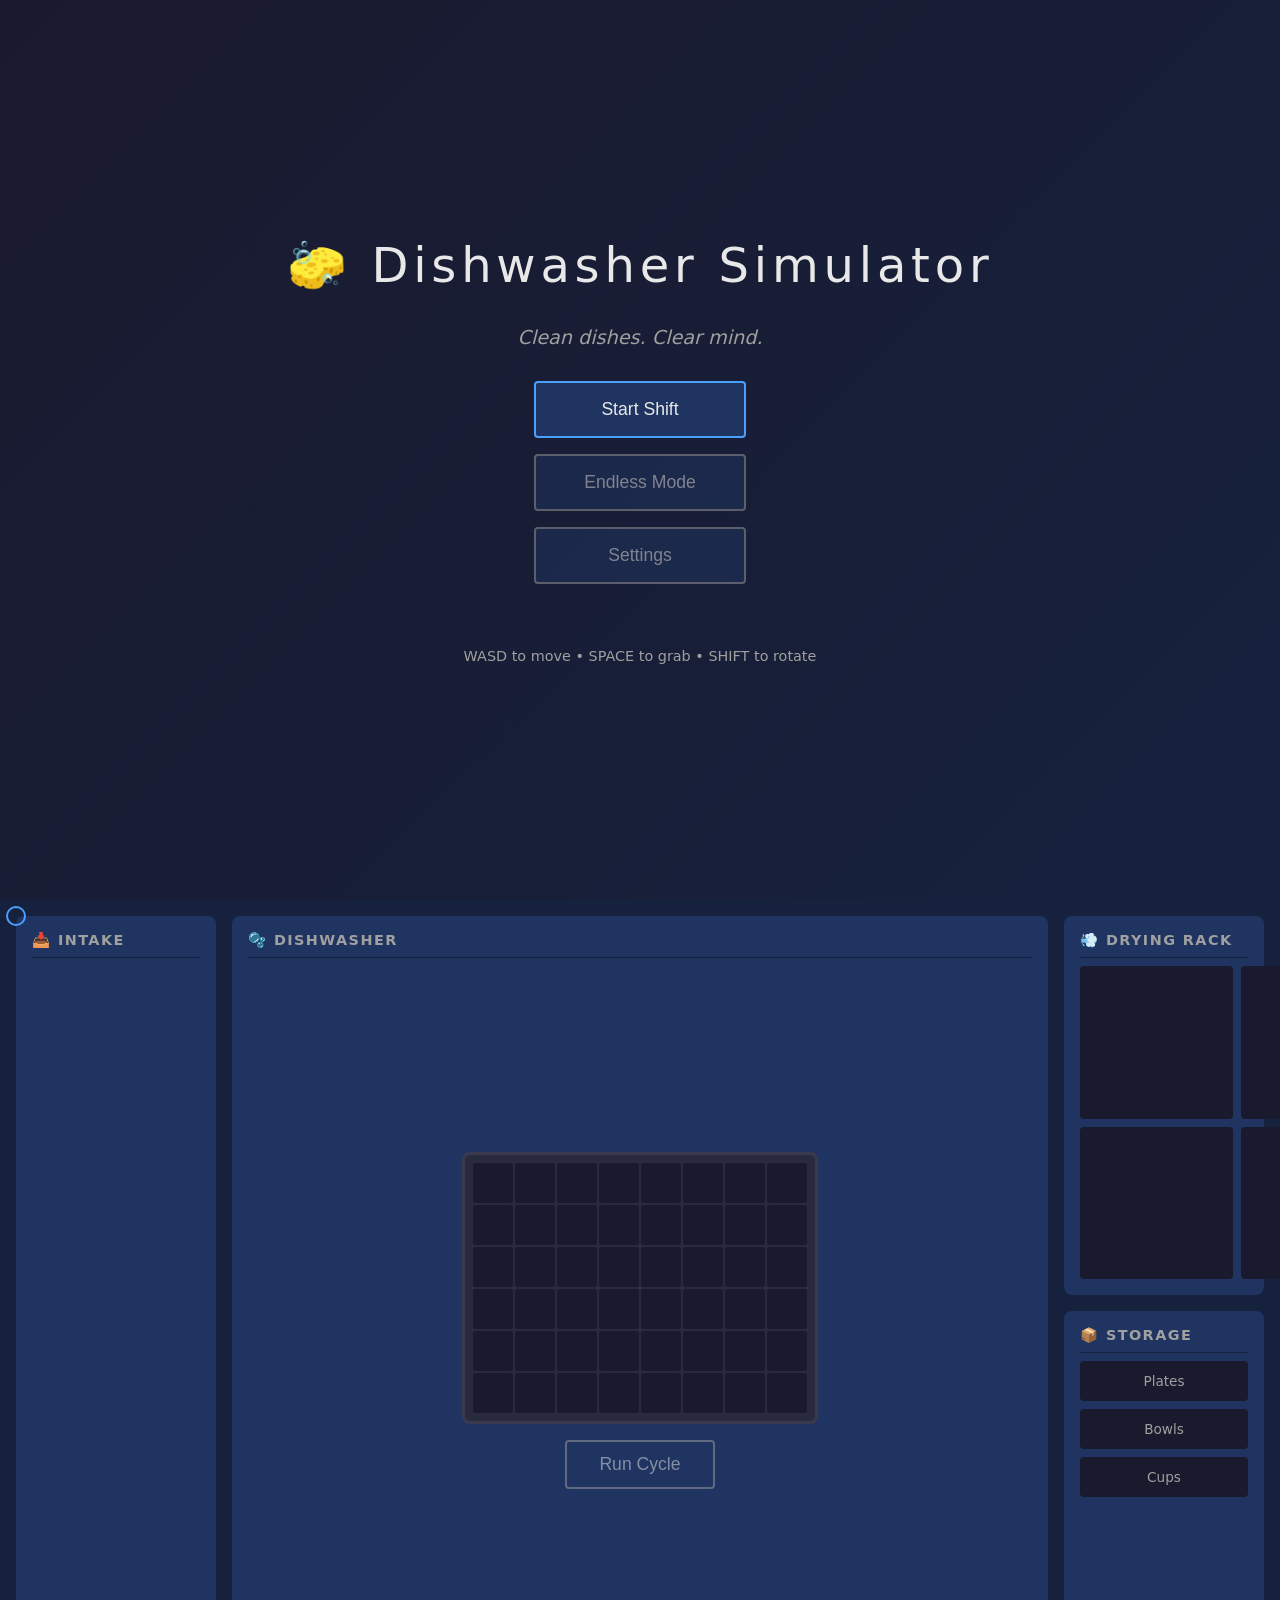
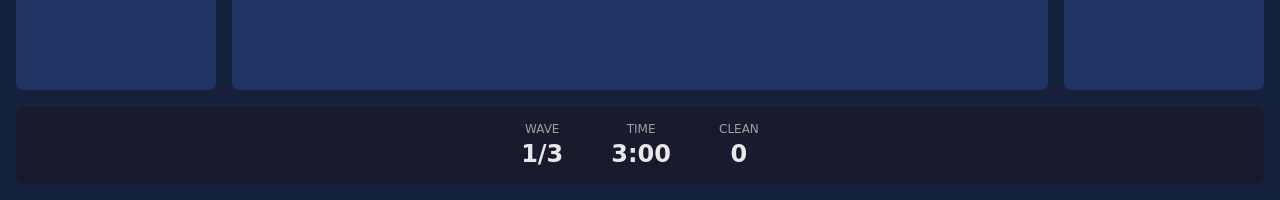
==== index.html @ ca48674c "feat: initial dishwasher simulator prototype - GDD with full design doc - Core game loop: intake → d" ====
<!DOCTYPE html>
<html lang="en">
<head>
    <meta charset="UTF-8">
    <meta name="viewport" content="width=device-width, initial-scale=1.0">
    <title>Dishwasher Simulator</title>
    <link rel="stylesheet" href="css/style.css">
</head>
<body>
    <div id="game-container">
        <!-- Title Screen -->
        <div id="title-screen" class="screen active">
            <h1>🧽 Dishwasher Simulator</h1>
            <p class="tagline">Clean dishes. Clear mind.</p>
            <div class="menu">
                <button id="btn-start">Start Shift</button>
                <button id="btn-endless" disabled>Endless Mode</button>
                <button id="btn-settings" disabled>Settings</button>
            </div>
            <p class="hint">WASD to move • SPACE to grab • SHIFT to rotate</p>
        </div>

        <!-- Game Screen -->
        <div id="game-screen" class="screen">
            <!-- Station: Intake -->
            <div id="station-intake" class="station">
                <h3>📥 Intake</h3>
                <div class="intake-queue"></div>
            </div>

            <!-- Station: Dishwasher (Tetris Grid) -->
            <div id="station-dishwasher" class="station">
                <h3>🫧 Dishwasher</h3>
                <div class="dishwasher-container">
                    <div class="dishwasher-grid"></div>
                    <div class="dishwasher-controls">
                        <button id="btn-run-cycle" disabled>Run Cycle</button>
                        <div class="cycle-timer hidden">
                            <div class="timer-bar"></div>
                        </div>
                    </div>
                </div>
            </div>

            <!-- Station: Drying Rack -->
            <div id="station-drying" class="station">
                <h3>💨 Drying Rack</h3>
                <div class="drying-slots"></div>
            </div>

            <!-- Station: Storage -->
            <div id="station-storage" class="station">
                <h3>📦 Storage</h3>
                <div class="storage-shelves">
                    <div class="shelf" data-type="plate">Plates</div>
                    <div class="shelf" data-type="bowl">Bowls</div>
                    <div class="shelf" data-type="cup">Cups</div>
                </div>
            </div>

            <!-- HUD -->
            <div id="hud">
                <div class="hud-item">
                    <span class="label">Wave</span>
                    <span id="hud-wave">1/3</span>
                </div>
                <div class="hud-item">
                    <span class="label">Time</span>
                    <span id="hud-time">3:00</span>
                </div>
                <div class="hud-item">
                    <span class="label">Clean</span>
                    <span id="hud-clean">0</span>
                </div>
            </div>

            <!-- Held Item Display -->
            <div id="held-item" class="hidden">
                <div class="held-dish"></div>
            </div>

            <!-- Cursor -->
            <div id="cursor"></div>
        </div>

        <!-- Results Screen -->
        <div id="results-screen" class="screen">
            <h2>Shift Complete!</h2>
            <div class="results">
                <div class="stat">
                    <span class="label">Dishes Cleaned</span>
                    <span id="result-cleaned">0</span>
                </div>
                <div class="stat">
                    <span class="label">Efficiency</span>
                    <span id="result-efficiency">0%</span>
                </div>
                <div class="stat">
                    <span class="label">Rating</span>
                    <span id="result-rating">⭐⭐⭐</span>
                </div>
            </div>
            <button id="btn-retry">Try Again</button>
            <button id="btn-menu">Main Menu</button>
        </div>
    </div>

    <script type="module" src="js/main.js"></script>
</body>
</html>
---- css/style.css ----
/* Dishwasher Simulator - Core Styles */

:root {
    --bg-dark: #1a1a2e;
    --bg-medium: #16213e;
    --bg-light: #1f3460;
    --accent-blue: #4a9fff;
    --accent-teal: #0f9b8e;
    --accent-warm: #f39c12;
    --text-primary: #e8e8e8;
    --text-secondary: #a0a0a0;
    --success: #27ae60;
    --warning: #f39c12;
    --danger: #e74c3c;
    
    /* Dish colors */
    --dish-plate: #f5f5f5;
    --dish-bowl: #e8e8e8;
    --dish-cup: #d4edda;
    --dish-pan: #4a4a4a;
    
    /* Grid */
    --grid-cell: 40px;
    --grid-gap: 2px;
}

* {
    margin: 0;
    padding: 0;
    box-sizing: border-box;
}

body {
    font-family: 'Segoe UI', system-ui, sans-serif;
    background: var(--bg-dark);
    color: var(--text-primary);
    min-height: 100vh;
    overflow: hidden;
}

/* Screens */
.screen {
    display: none;
    width: 100vw;
    height: 100vh;
}

.screen.active {
    display: flex;
}

/* Title Screen */
#title-screen {
    flex-direction: column;
    align-items: center;
    justify-content: center;
    gap: 2rem;
    background: linear-gradient(135deg, var(--bg-dark) 0%, var(--bg-medium) 100%);
}

#title-screen h1 {
    font-size: 3rem;
    font-weight: 300;
    letter-spacing: 0.1em;
}

.tagline {
    color: var(--text-secondary);
    font-style: italic;
    font-size: 1.2rem;
}

.menu {
    display: flex;
    flex-direction: column;
    gap: 1rem;
}

button {
    background: var(--bg-light);
    border: 2px solid var(--accent-blue);
    color: var(--text-primary);
    padding: 1rem 3rem;
    font-size: 1.1rem;
    cursor: pointer;
    transition: all 0.2s ease;
    border-radius: 4px;
}

button:hover:not(:disabled) {
    background: var(--accent-blue);
    transform: scale(1.02);
}

button:disabled {
    opacity: 0.5;
    cursor: not-allowed;
    border-color: var(--text-secondary);
}

.hint {
    color: var(--text-secondary);
    font-size: 0.9rem;
    margin-top: 2rem;
}

/* Game Screen */
#game-screen {
    display: grid;
    grid-template-columns: 200px 1fr 200px;
    grid-template-rows: 1fr 1fr auto;
    gap: 1rem;
    padding: 1rem;
    background: var(--bg-medium);
}

/* Stations */
.station {
    background: var(--bg-light);
    border-radius: 8px;
    padding: 1rem;
    display: flex;
    flex-direction: column;
    gap: 0.5rem;
}

.station h3 {
    font-size: 0.9rem;
    color: var(--text-secondary);
    text-transform: uppercase;
    letter-spacing: 0.1em;
    border-bottom: 1px solid var(--bg-medium);
    padding-bottom: 0.5rem;
}

/* Intake Station */
#station-intake {
    grid-column: 1;
    grid-row: 1 / 3;
}

.intake-queue {
    display: flex;
    flex-direction: column;
    gap: 0.5rem;
    flex: 1;
    overflow-y: auto;
}

/* Dishwasher Station */
#station-dishwasher {
    grid-column: 2;
    grid-row: 1 / 3;
    display: flex;
    flex-direction: column;
}

.dishwasher-container {
    flex: 1;
    display: flex;
    flex-direction: column;
    align-items: center;
    justify-content: center;
    gap: 1rem;
}

.dishwasher-grid {
    display: grid;
    grid-template-columns: repeat(8, var(--grid-cell));
    grid-template-rows: repeat(6, var(--grid-cell));
    gap: var(--grid-gap);
    background: #2a2a3e;
    padding: 0.5rem;
    border-radius: 8px;
    border: 3px solid #3a3a4e;
}

.grid-cell {
    background: var(--bg-dark);
    border-radius: 2px;
    transition: background 0.15s ease;
}

.grid-cell:hover {
    background: var(--bg-light);
}

.grid-cell.occupied {
    background: var(--accent-teal);
}

.grid-cell.preview {
    background: rgba(74, 159, 255, 0.3);
    border: 2px dashed var(--accent-blue);
}

.grid-cell.invalid {
    background: rgba(231, 76, 60, 0.3);
}

.dishwasher-controls {
    display: flex;
    flex-direction: column;
    align-items: center;
    gap: 0.5rem;
}

#btn-run-cycle {
    padding: 0.75rem 2rem;
}

.cycle-timer {
    width: 200px;
    height: 8px;
    background: var(--bg-dark);
    border-radius: 4px;
    overflow: hidden;
}

.cycle-timer.hidden {
    display: none;
}

.timer-bar {
    height: 100%;
    background: var(--accent-teal);
    width: 0%;
    transition: width 0.1s linear;
}

/* Drying Station */
#station-drying {
    grid-column: 3;
    grid-row: 1;
}

.drying-slots {
    display: grid;
    grid-template-columns: repeat(2, 1fr);
    gap: 0.5rem;
    flex: 1;
}

.drying-slot {
    background: var(--bg-dark);
    border-radius: 4px;
    aspect-ratio: 1;
    display: flex;
    align-items: center;
    justify-content: center;
}

/* Storage Station */
#station-storage {
    grid-column: 3;
    grid-row: 2;
}

.storage-shelves {
    display: flex;
    flex-direction: column;
    gap: 0.5rem;
    flex: 1;
}

.shelf {
    background: var(--bg-dark);
    padding: 0.75rem;
    border-radius: 4px;
    text-align: center;
    font-size: 0.85rem;
    color: var(--text-secondary);
    transition: all 0.2s ease;
}

.shelf:hover {
    background: var(--bg-medium);
    color: var(--text-primary);
}

.shelf .count {
    font-weight: bold;
    color: var(--accent-blue);
}

/* HUD */
#hud {
    grid-column: 1 / 4;
    grid-row: 3;
    display: flex;
    justify-content: center;
    gap: 3rem;
    padding: 1rem;
    background: var(--bg-dark);
    border-radius: 8px;
}

.hud-item {
    display: flex;
    flex-direction: column;
    align-items: center;
    gap: 0.25rem;
}

.hud-item .label {
    font-size: 0.75rem;
    color: var(--text-secondary);
    text-transform: uppercase;
}

.hud-item span:last-child {
    font-size: 1.5rem;
    font-weight: bold;
}

/* Held Item */
#held-item {
    position: fixed;
    pointer-events: none;
    z-index: 100;
}

#held-item.hidden {
    display: none;
}

/* Cursor */
#cursor {
    position: fixed;
    width: 20px;
    height: 20px;
    border: 2px solid var(--accent-blue);
    border-radius: 50%;
    pointer-events: none;
    z-index: 99;
    transform: translate(-50%, -50%);
    transition: transform 0.1s ease;
}

/* Dish Items */
.dish {
    border-radius: 4px;
    display: flex;
    align-items: center;
    justify-content: center;
    font-size: 1.5rem;
    cursor: grab;
    transition: transform 0.15s ease;
}

.dish:hover {
    transform: scale(1.05);
}

.dish.plate {
    background: var(--dish-plate);
    color: #333;
}

.dish.bowl {
    background: var(--dish-bowl);
    color: #333;
}

.dish.cup {
    background: var(--dish-cup);
    color: #333;
}

.dish.pan {
    background: var(--dish-pan);
    color: #fff;
}

/* In intake queue */
.intake-queue .dish {
    padding: 0.75rem;
    width: 100%;
}

/* Results Screen */
#results-screen {
    flex-direction: column;
    align-items: center;
    justify-content: center;
    gap: 2rem;
    background: var(--bg-dark);
}

.results {
    display: flex;
    gap: 3rem;
}

.stat {
    display: flex;
    flex-direction: column;
    align-items: center;
    gap: 0.5rem;
}

.stat .label {
    color: var(--text-secondary);
    font-size: 0.9rem;
}

.stat span:last-child {
    font-size: 2rem;
    font-weight: bold;
}

#result-rating {
    font-size: 2.5rem !important;
}

/* Animations */
@keyframes pulse {
    0%, 100% { opacity: 1; }
    50% { opacity: 0.7; }
}

@keyframes shake {
    0%, 100% { transform: translateX(0); }
    25% { transform: translateX(-5px); }
    75% { transform: translateX(5px); }
}

.warning {
    animation: pulse 0.5s ease infinite;
}

.danger {
    animation: shake 0.3s ease infinite;
    border-color: var(--danger) !important;
}

/* Clean reveal animation */
@keyframes sparkle {
    0% { opacity: 0; transform: scale(0.8); }
    50% { opacity: 1; transform: scale(1.1); }
    100% { opacity: 0; transform: scale(1); }
}

.clean-sparkle {
    position: absolute;
    font-size: 1.5rem;
    animation: sparkle 0.6s ease forwards;
}
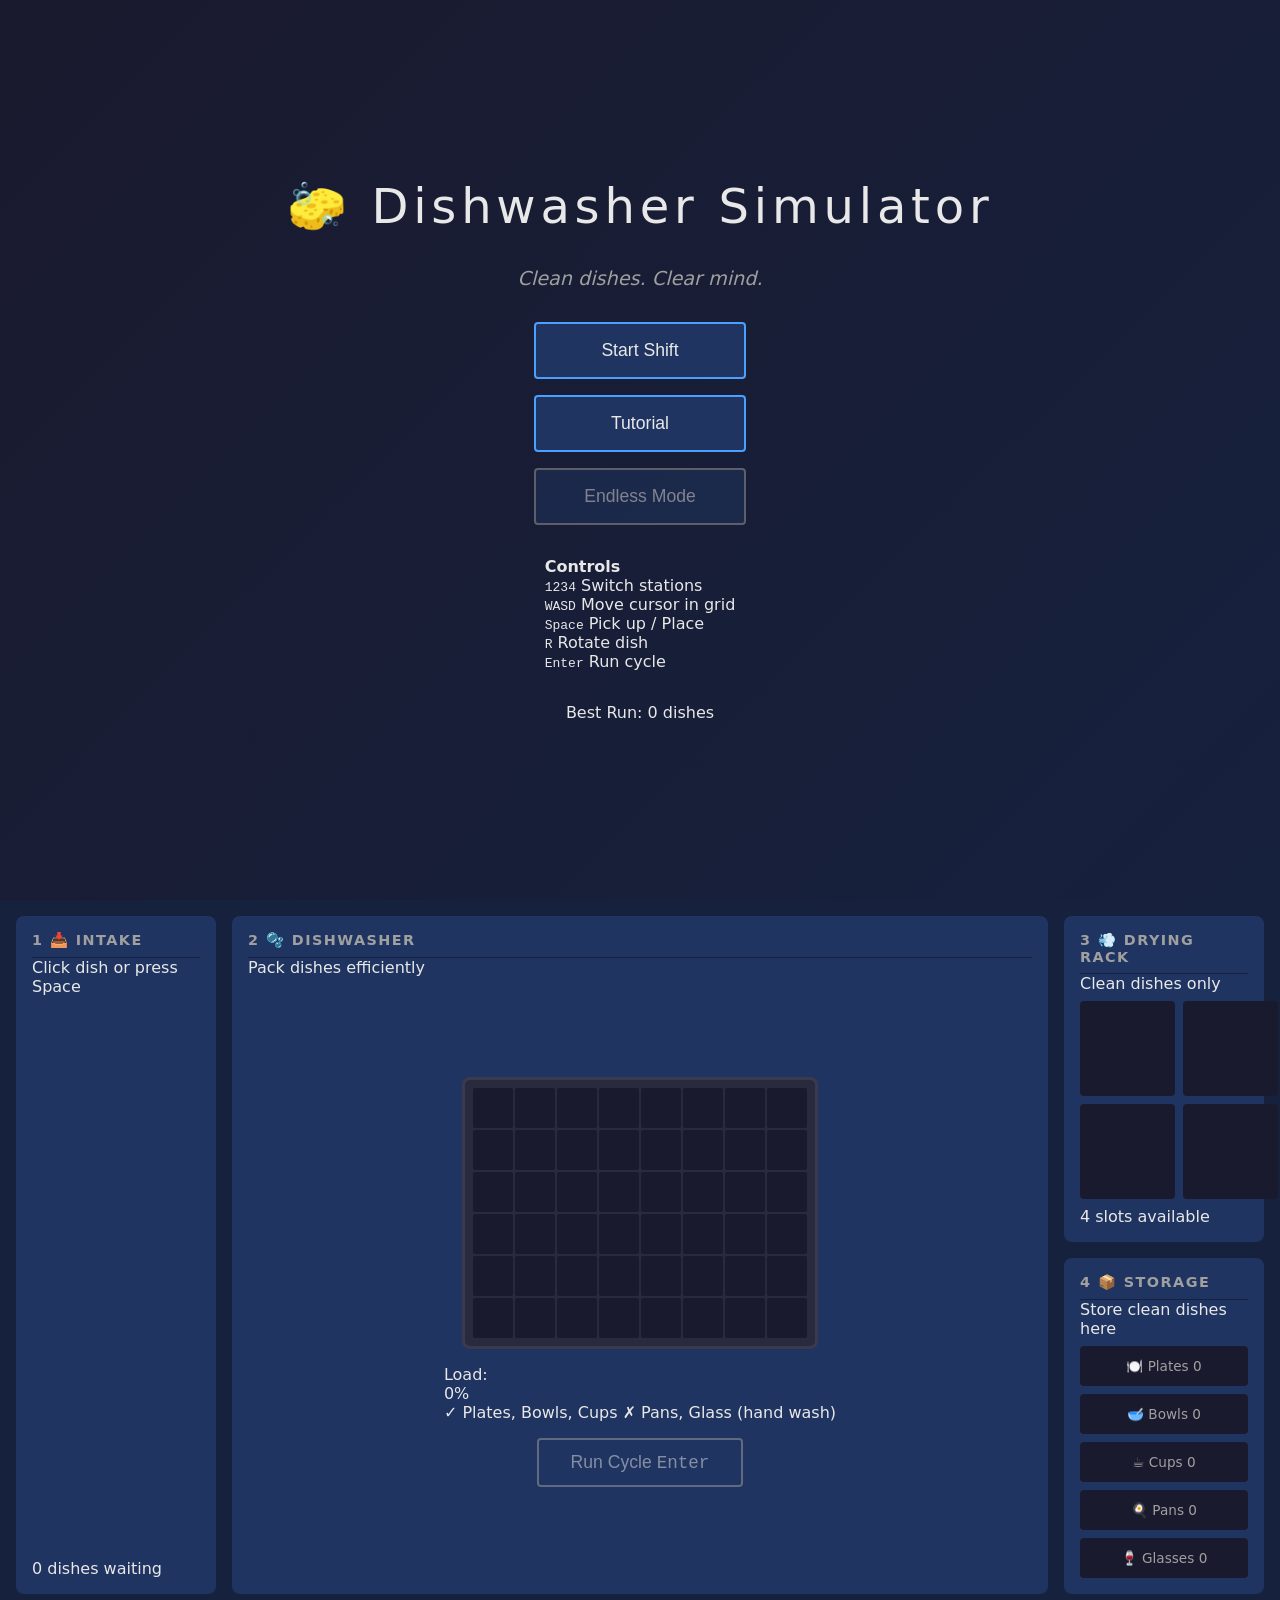
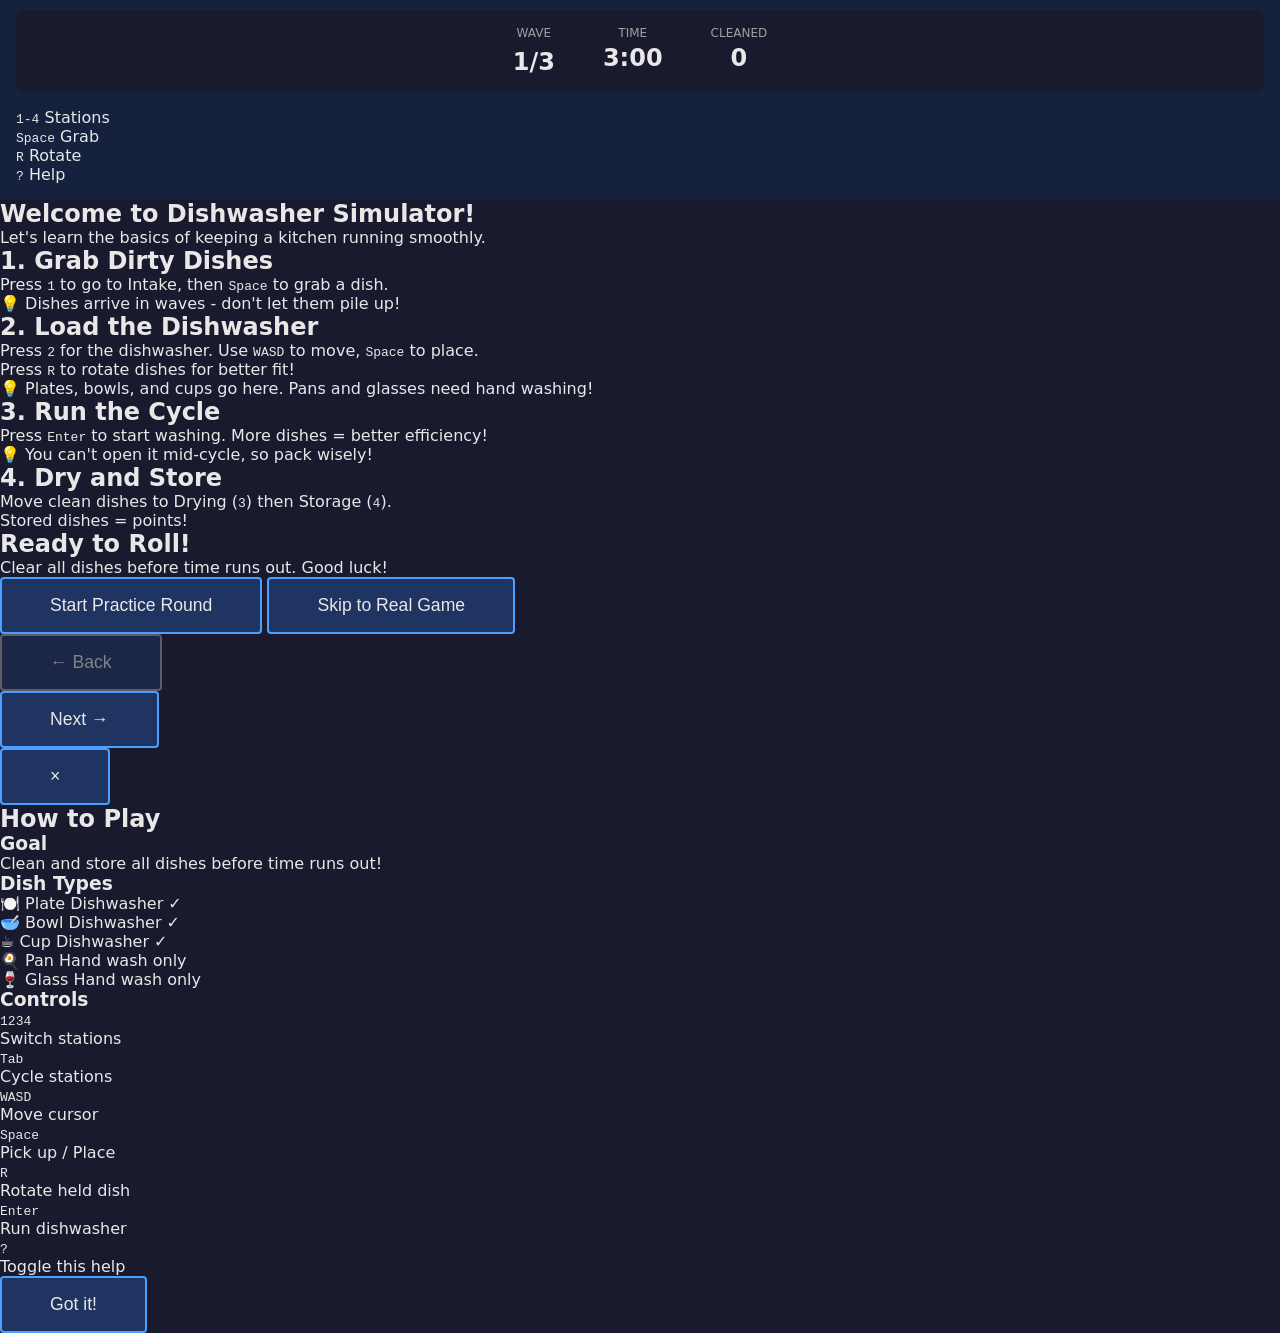
==== commit 89b9a153: "feat: add debug menu & designer tools - Toggle debug menu with ` or Ctrl+D - Toggle designer dashboa" ====
--- a/index.html
+++ b/index.html
@@ -14,47 +14,112 @@
             <p class="tagline">Clean dishes. Clear mind.</p>
             <div class="menu">
                 <button id="btn-start">Start Shift</button>
+                <button id="btn-tutorial">Tutorial</button>
                 <button id="btn-endless" disabled>Endless Mode</button>
-                <button id="btn-settings" disabled>Settings</button>
-            </div>
-            <p class="hint">WASD to move • SPACE to grab • SHIFT to rotate</p>
+            </div>
+            <div class="controls-hint">
+                <h4>Controls</h4>
+                <div class="hint-row"><kbd>1</kbd><kbd>2</kbd><kbd>3</kbd><kbd>4</kbd> Switch stations</div>
+                <div class="hint-row"><kbd>WASD</kbd> Move cursor in grid</div>
+                <div class="hint-row"><kbd>Space</kbd> Pick up / Place</div>
+                <div class="hint-row"><kbd>R</kbd> Rotate dish</div>
+                <div class="hint-row"><kbd>Enter</kbd> Run cycle</div>
+            </div>
+            <div class="best-run hidden" id="best-run-display">
+                <span class="label">Best Run:</span>
+                <span id="best-run-score">0</span> dishes
+            </div>
         </div>
 
         <!-- Game Screen -->
         <div id="game-screen" class="screen">
             <!-- Station: Intake -->
-            <div id="station-intake" class="station">
-                <h3>📥 Intake</h3>
+            <div id="station-intake" class="station" data-station="intake" data-hotkey="1">
+                <div class="station-header">
+                    <h3><span class="hotkey">1</span> 📥 Intake</h3>
+                    <span class="station-hint">Click dish or press Space</span>
+                </div>
                 <div class="intake-queue"></div>
+                <div class="station-info">
+                    <span class="queue-count">0 dishes waiting</span>
+                </div>
             </div>
 
             <!-- Station: Dishwasher (Tetris Grid) -->
-            <div id="station-dishwasher" class="station">
-                <h3>🫧 Dishwasher</h3>
+            <div id="station-dishwasher" class="station" data-station="dishwasher" data-hotkey="2">
+                <div class="station-header">
+                    <h3><span class="hotkey">2</span> 🫧 Dishwasher</h3>
+                    <span class="station-hint">Pack dishes efficiently</span>
+                </div>
                 <div class="dishwasher-container">
                     <div class="dishwasher-grid"></div>
+                    <div class="dishwasher-info">
+                        <div class="grid-usage">
+                            <span class="label">Load:</span>
+                            <div class="usage-bar">
+                                <div class="usage-fill" id="grid-usage-fill"></div>
+                            </div>
+                            <span id="grid-usage-text">0%</span>
+                        </div>
+                        <div class="dish-compatibility">
+                            <span class="can-wash">✓ Plates, Bowls, Cups</span>
+                            <span class="cannot-wash">✗ Pans, Glass (hand wash)</span>
+                        </div>
+                    </div>
                     <div class="dishwasher-controls">
-                        <button id="btn-run-cycle" disabled>Run Cycle</button>
+                        <button id="btn-run-cycle" disabled>Run Cycle <kbd>Enter</kbd></button>
                         <div class="cycle-timer hidden">
                             <div class="timer-bar"></div>
+                            <span class="timer-text">Washing...</span>
                         </div>
                     </div>
                 </div>
             </div>
 
             <!-- Station: Drying Rack -->
-            <div id="station-drying" class="station">
-                <h3>💨 Drying Rack</h3>
+            <div id="station-drying" class="station" data-station="drying" data-hotkey="3">
+                <div class="station-header">
+                    <h3><span class="hotkey">3</span> 💨 Drying Rack</h3>
+                    <span class="station-hint">Clean dishes only</span>
+                </div>
                 <div class="drying-slots"></div>
+                <div class="station-info">
+                    <span class="slots-available">4 slots available</span>
+                </div>
             </div>
 
             <!-- Station: Storage -->
-            <div id="station-storage" class="station">
-                <h3>📦 Storage</h3>
+            <div id="station-storage" class="station" data-station="storage" data-hotkey="4">
+                <div class="station-header">
+                    <h3><span class="hotkey">4</span> 📦 Storage</h3>
+                    <span class="station-hint">Store clean dishes here</span>
+                </div>
                 <div class="storage-shelves">
-                    <div class="shelf" data-type="plate">Plates</div>
-                    <div class="shelf" data-type="bowl">Bowls</div>
-                    <div class="shelf" data-type="cup">Cups</div>
+                    <div class="shelf" data-type="plate">
+                        <span class="shelf-icon">🍽️</span>
+                        <span class="shelf-name">Plates</span>
+                        <span class="shelf-count">0</span>
+                    </div>
+                    <div class="shelf" data-type="bowl">
+                        <span class="shelf-icon">🥣</span>
+                        <span class="shelf-name">Bowls</span>
+                        <span class="shelf-count">0</span>
+                    </div>
+                    <div class="shelf" data-type="cup">
+                        <span class="shelf-icon">☕</span>
+                        <span class="shelf-name">Cups</span>
+                        <span class="shelf-count">0</span>
+                    </div>
+                    <div class="shelf" data-type="pan">
+                        <span class="shelf-icon">🍳</span>
+                        <span class="shelf-name">Pans</span>
+                        <span class="shelf-count">0</span>
+                    </div>
+                    <div class="shelf" data-type="glass">
+                        <span class="shelf-icon">🍷</span>
+                        <span class="shelf-name">Glasses</span>
+                        <span class="shelf-count">0</span>
+                    </div>
                 </div>
             </div>
 
@@ -62,46 +127,201 @@
             <div id="hud">
                 <div class="hud-item">
                     <span class="label">Wave</span>
+                    <div class="wave-progress">
+                        <div class="wave-bar" id="wave-bar"></div>
+                    </div>
                     <span id="hud-wave">1/3</span>
                 </div>
-                <div class="hud-item">
+                <div class="hud-item hud-time">
                     <span class="label">Time</span>
                     <span id="hud-time">3:00</span>
                 </div>
                 <div class="hud-item">
-                    <span class="label">Clean</span>
+                    <span class="label">Cleaned</span>
                     <span id="hud-clean">0</span>
+                </div>
+            </div>
+
+            <!-- Keyboard Hints Overlay -->
+            <div id="keyboard-hints" class="keyboard-hints">
+                <div class="hint-group">
+                    <kbd>1-4</kbd> Stations
+                </div>
+                <div class="hint-group">
+                    <kbd>Space</kbd> Grab
+                </div>
+                <div class="hint-group">
+                    <kbd>R</kbd> Rotate
+                </div>
+                <div class="hint-group">
+                    <kbd>?</kbd> Help
                 </div>
             </div>
 
             <!-- Held Item Display -->
             <div id="held-item" class="hidden">
                 <div class="held-dish"></div>
-            </div>
-
-            <!-- Cursor -->
-            <div id="cursor"></div>
+                <div class="held-info">
+                    <span class="held-name"></span>
+                    <span class="held-status"></span>
+                </div>
+            </div>
+
+            <!-- Feedback Toast -->
+            <div id="feedback-toast" class="feedback-toast hidden"></div>
+        </div>
+
+        <!-- Tutorial Overlay -->
+        <div id="tutorial-overlay" class="tutorial-overlay hidden">
+            <div class="tutorial-content">
+                <div class="tutorial-step" data-step="1">
+                    <h2>Welcome to Dishwasher Simulator!</h2>
+                    <p>Let's learn the basics of keeping a kitchen running smoothly.</p>
+                    <div class="tutorial-highlight" data-target="station-intake"></div>
+                </div>
+                <div class="tutorial-step hidden" data-step="2">
+                    <h2>1. Grab Dirty Dishes</h2>
+                    <p>Press <kbd>1</kbd> to go to Intake, then <kbd>Space</kbd> to grab a dish.</p>
+                    <p class="tutorial-tip">💡 Dishes arrive in waves - don't let them pile up!</p>
+                </div>
+                <div class="tutorial-step hidden" data-step="3">
+                    <h2>2. Load the Dishwasher</h2>
+                    <p>Press <kbd>2</kbd> for the dishwasher. Use <kbd>WASD</kbd> to move, <kbd>Space</kbd> to place.</p>
+                    <p>Press <kbd>R</kbd> to rotate dishes for better fit!</p>
+                    <p class="tutorial-tip">💡 Plates, bowls, and cups go here. Pans and glasses need hand washing!</p>
+                </div>
+                <div class="tutorial-step hidden" data-step="4">
+                    <h2>3. Run the Cycle</h2>
+                    <p>Press <kbd>Enter</kbd> to start washing. More dishes = better efficiency!</p>
+                    <p class="tutorial-tip">💡 You can't open it mid-cycle, so pack wisely!</p>
+                </div>
+                <div class="tutorial-step hidden" data-step="5">
+                    <h2>4. Dry and Store</h2>
+                    <p>Move clean dishes to Drying (<kbd>3</kbd>) then Storage (<kbd>4</kbd>).</p>
+                    <p>Stored dishes = points!</p>
+                </div>
+                <div class="tutorial-step hidden" data-step="6">
+                    <h2>Ready to Roll!</h2>
+                    <p>Clear all dishes before time runs out. Good luck!</p>
+                    <button id="btn-tutorial-start">Start Practice Round</button>
+                    <button id="btn-tutorial-skip">Skip to Real Game</button>
+                </div>
+                <div class="tutorial-nav">
+                    <button id="btn-tutorial-prev" disabled>← Back</button>
+                    <div class="tutorial-dots">
+                        <span class="dot active" data-step="1"></span>
+                        <span class="dot" data-step="2"></span>
+                        <span class="dot" data-step="3"></span>
+                        <span class="dot" data-step="4"></span>
+                        <span class="dot" data-step="5"></span>
+                        <span class="dot" data-step="6"></span>
+                    </div>
+                    <button id="btn-tutorial-next">Next →</button>
+                </div>
+                <button id="btn-tutorial-close" class="tutorial-close">×</button>
+            </div>
+        </div>
+
+        <!-- Help Modal -->
+        <div id="help-modal" class="modal hidden">
+            <div class="modal-content">
+                <h2>How to Play</h2>
+                <div class="help-section">
+                    <h3>Goal</h3>
+                    <p>Clean and store all dishes before time runs out!</p>
+                </div>
+                <div class="help-section">
+                    <h3>Dish Types</h3>
+                    <div class="dish-guide">
+                        <div class="dish-info">
+                            <span>🍽️ Plate</span>
+                            <span class="tag ok">Dishwasher ✓</span>
+                        </div>
+                        <div class="dish-info">
+                            <span>🥣 Bowl</span>
+                            <span class="tag ok">Dishwasher ✓</span>
+                        </div>
+                        <div class="dish-info">
+                            <span>☕ Cup</span>
+                            <span class="tag ok">Dishwasher ✓</span>
+                        </div>
+                        <div class="dish-info">
+                            <span>🍳 Pan</span>
+                            <span class="tag warn">Hand wash only</span>
+                        </div>
+                        <div class="dish-info">
+                            <span>🍷 Glass</span>
+                            <span class="tag warn">Hand wash only</span>
+                        </div>
+                    </div>
+                </div>
+                <div class="help-section">
+                    <h3>Controls</h3>
+                    <div class="controls-grid">
+                        <div><kbd>1</kbd><kbd>2</kbd><kbd>3</kbd><kbd>4</kbd></div><div>Switch stations</div>
+                        <div><kbd>Tab</kbd></div><div>Cycle stations</div>
+                        <div><kbd>WASD</kbd></div><div>Move cursor</div>
+                        <div><kbd>Space</kbd></div><div>Pick up / Place</div>
+                        <div><kbd>R</kbd></div><div>Rotate held dish</div>
+                        <div><kbd>Enter</kbd></div><div>Run dishwasher</div>
+                        <div><kbd>?</kbd></div><div>Toggle this help</div>
+                    </div>
+                </div>
+                <button id="btn-help-close">Got it!</button>
+            </div>
         </div>
 
         <!-- Results Screen -->
         <div id="results-screen" class="screen">
-            <h2>Shift Complete!</h2>
+            <h2 id="results-title">Shift Complete!</h2>
             <div class="results">
-                <div class="stat">
+                <div class="stat main-stat">
                     <span class="label">Dishes Cleaned</span>
                     <span id="result-cleaned">0</span>
                 </div>
-                <div class="stat">
-                    <span class="label">Efficiency</span>
-                    <span id="result-efficiency">0%</span>
-                </div>
-                <div class="stat">
+                <div class="stat-row">
+                    <div class="stat">
+                        <span class="label">Time Bonus</span>
+                        <span id="result-time-bonus">+0</span>
+                    </div>
+                    <div class="stat">
+                        <span class="label">Efficiency</span>
+                        <span id="result-efficiency">0%</span>
+                    </div>
+                </div>
+                <div class="stat-breakdown">
+                    <h4>Breakdown</h4>
+                    <div class="breakdown-row">
+                        <span>🍽️ Plates</span>
+                        <span id="result-plates">0</span>
+                    </div>
+                    <div class="breakdown-row">
+                        <span>🥣 Bowls</span>
+                        <span id="result-bowls">0</span>
+                    </div>
+                    <div class="breakdown-row">
+                        <span>☕ Cups</span>
+                        <span id="result-cups">0</span>
+                    </div>
+                    <div class="breakdown-row">
+                        <span>🍳 Pans</span>
+                        <span id="result-pans">0</span>
+                    </div>
+                    <div class="breakdown-row">
+                        <span>🍷 Glasses</span>
+                        <span id="result-glasses">0</span>
+                    </div>
+                </div>
+                <div class="stat rating-stat">
                     <span class="label">Rating</span>
                     <span id="result-rating">⭐⭐⭐</span>
                 </div>
-            </div>
-            <button id="btn-retry">Try Again</button>
-            <button id="btn-menu">Main Menu</button>
+                <div class="new-best hidden" id="new-best">🎉 New Best!</div>
+            </div>
+            <div class="results-buttons">
+                <button id="btn-retry">Try Again</button>
+                <button id="btn-menu">Main Menu</button>
+            </div>
         </div>
     </div>
 
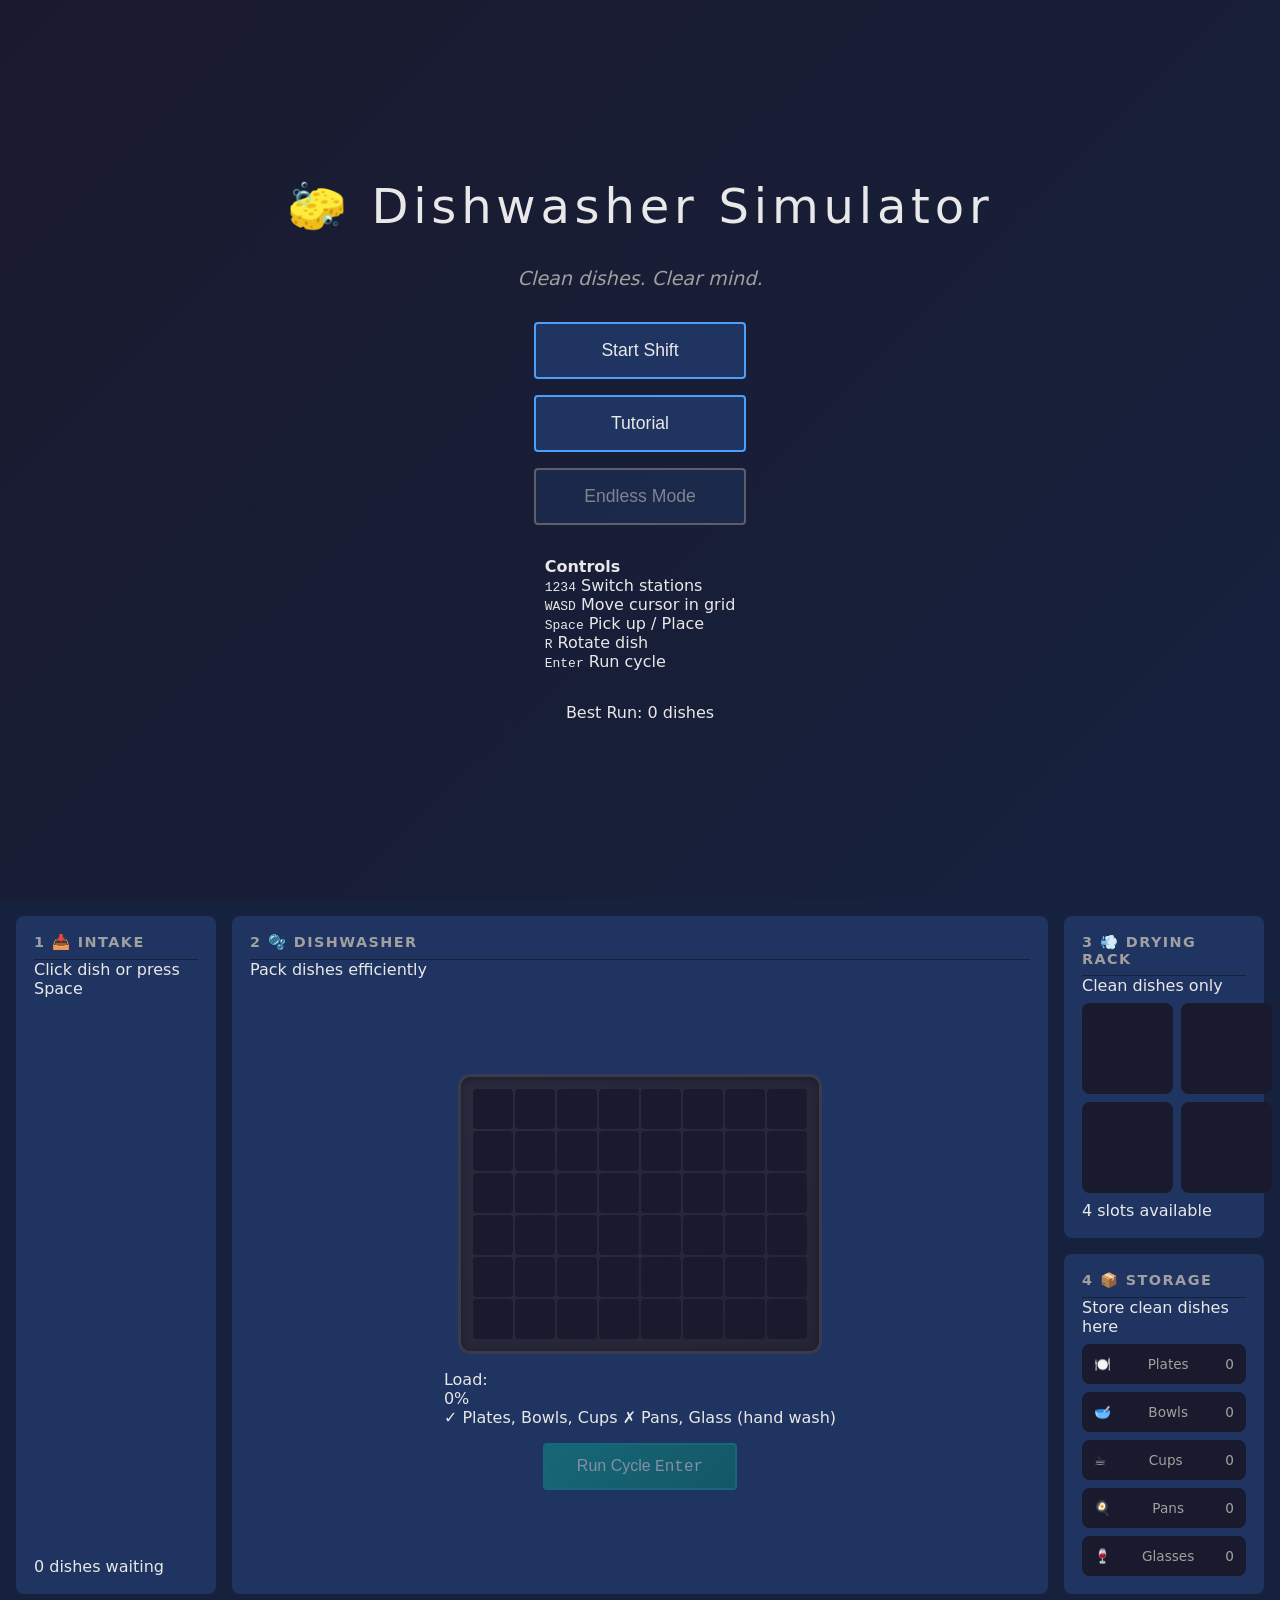
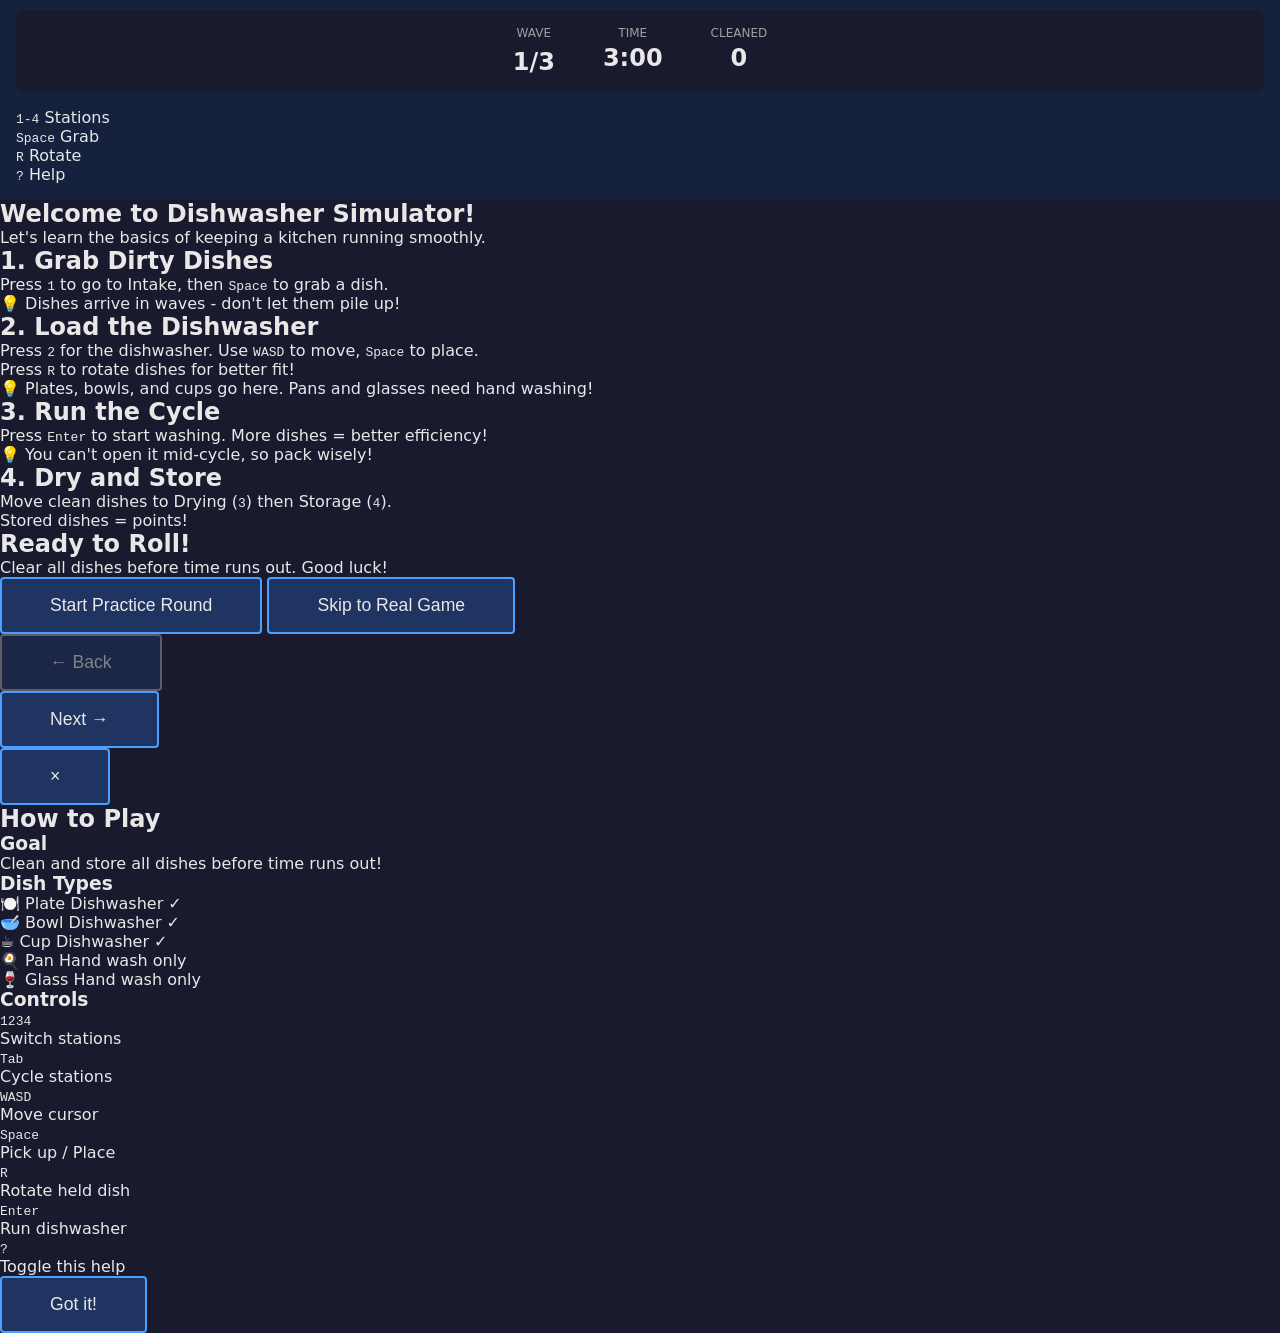
==== commit 433e5376: "feat: Add interaction zones and Tetris modal for avatar mode - Add zones.js for station proximity de" ====
--- a/index.html
+++ b/index.html
@@ -158,7 +158,7 @@
                 </div>
             </div>
 
-            <!-- Held Item Display -->
+            <!-- Held Item Display (legacy - cursor follow) -->
             <div id="held-item" class="hidden">
                 <div class="held-dish"></div>
                 <div class="held-info">
@@ -166,9 +166,81 @@
                     <span class="held-status"></span>
                 </div>
             </div>
+            
+            <!-- Carrying Indicator (fixed position for avatar mode) -->
+            <div id="carrying-indicator" class="carrying-indicator hidden">
+                <span class="dish-emoji"></span>
+                <div class="dish-info">
+                    <span class="dish-name"></span>
+                    <span class="dish-status"></span>
+                </div>
+            </div>
+
+            <!-- Zone Prompt (shows when near a station) -->
+            <div id="zone-prompt" class="zone-prompt hidden">
+                <span class="zone-icon"></span>
+                <span class="zone-text"></span>
+            </div>
 
             <!-- Feedback Toast -->
             <div id="feedback-toast" class="feedback-toast hidden"></div>
+        </div>
+
+        <!-- Dishwasher Modal (Tetris packing popup) -->
+        <div id="dishwasher-modal" class="modal dishwasher-modal hidden">
+            <div class="modal-backdrop"></div>
+            <div class="modal-content dishwasher-modal-content">
+                <div class="modal-header">
+                    <h2>🫧 Dishwasher</h2>
+                    <button id="btn-modal-close" class="modal-close-btn">✕</button>
+                </div>
+                
+                <div class="modal-body">
+                    <!-- Tetris Grid -->
+                    <div class="modal-grid-container">
+                        <div class="modal-dishwasher-grid" id="modal-grid"></div>
+                        <div class="modal-grid-info">
+                            <div class="grid-usage">
+                                <span class="label">Load:</span>
+                                <div class="usage-bar">
+                                    <div class="usage-fill" id="modal-grid-usage-fill"></div>
+                                </div>
+                                <span id="modal-grid-usage-text">0%</span>
+                            </div>
+                        </div>
+                    </div>
+                    
+                    <!-- Held dish preview -->
+                    <div class="modal-held-preview" id="modal-held-preview">
+                        <div class="held-dish-display"></div>
+                        <div class="held-dish-info">
+                            <span class="held-name"></span>
+                            <span class="held-hint">WASD to move, R to rotate, Space to place</span>
+                        </div>
+                    </div>
+                    
+                    <!-- Controls -->
+                    <div class="modal-controls">
+                        <button id="btn-modal-run-cycle" class="btn-run-cycle" disabled>
+                            Run Cycle <kbd>Enter</kbd>
+                        </button>
+                        <div class="cycle-timer modal-cycle-timer hidden" id="modal-cycle-timer">
+                            <div class="timer-bar" id="modal-timer-bar"></div>
+                            <span class="timer-text">Washing...</span>
+                        </div>
+                    </div>
+                    
+                    <!-- Dish compatibility info -->
+                    <div class="modal-dish-info">
+                        <span class="can-wash">✓ Plates, Bowls, Cups</span>
+                        <span class="cannot-wash">✗ Pans, Glass need hand washing</span>
+                    </div>
+                </div>
+                
+                <div class="modal-footer">
+                    <span class="modal-hint">Press <kbd>Escape</kbd> to close</span>
+                </div>
+            </div>
         </div>
 
         <!-- Tutorial Overlay -->
--- a/css/style.css
+++ b/css/style.css
@@ -1,4 +1,5 @@
-/* Dishwasher Simulator - Core Styles */
+/* Dishwasher Simulator - Polished Styles */
+/* Now with JUICE! 🧃 */
 
 :root {
     --bg-dark: #1a1a2e;
@@ -36,6 +37,7 @@
     color: var(--text-primary);
     min-height: 100vh;
     overflow: hidden;
+    cursor: default;
 }
 
 /* Screens */
@@ -62,18 +64,21 @@
     font-size: 3rem;
     font-weight: 300;
     letter-spacing: 0.1em;
+    animation: float 3s ease-in-out infinite;
 }
 
 .tagline {
     color: var(--text-secondary);
     font-style: italic;
     font-size: 1.2rem;
+    animation: fade-in 1s ease 0.3s both;
 }
 
 .menu {
     display: flex;
     flex-direction: column;
     gap: 1rem;
+    animation: fade-in 1s ease 0.5s both;
 }
 
 button {
@@ -83,13 +88,38 @@
     padding: 1rem 3rem;
     font-size: 1.1rem;
     cursor: pointer;
-    transition: all 0.2s ease;
+    transition: all 0.2s cubic-bezier(0.34, 1.56, 0.64, 1);
     border-radius: 4px;
+    position: relative;
+    overflow: hidden;
+}
+
+button::after {
+    content: '';
+    position: absolute;
+    top: 50%;
+    left: 50%;
+    width: 0;
+    height: 0;
+    background: rgba(74, 159, 255, 0.2);
+    border-radius: 50%;
+    transform: translate(-50%, -50%);
+    transition: width 0.4s, height 0.4s;
+}
+
+button:hover:not(:disabled)::after {
+    width: 300px;
+    height: 300px;
 }
 
 button:hover:not(:disabled) {
     background: var(--accent-blue);
-    transform: scale(1.02);
+    transform: scale(1.05);
+    box-shadow: 0 0 20px rgba(74, 159, 255, 0.4);
+}
+
+button:active:not(:disabled) {
+    transform: scale(0.98);
 }
 
 button:disabled {
@@ -102,6 +132,7 @@
     color: var(--text-secondary);
     font-size: 0.9rem;
     margin-top: 2rem;
+    animation: fade-in 1s ease 0.7s both;
 }
 
 /* Game Screen */
@@ -122,6 +153,13 @@
     display: flex;
     flex-direction: column;
     gap: 0.5rem;
+    transition: all 0.3s ease;
+    border: 2px solid transparent;
+}
+
+.station-active {
+    border-color: var(--accent-blue);
+    box-shadow: 0 0 20px rgba(74, 159, 255, 0.3), inset 0 0 20px rgba(74, 159, 255, 0.1);
 }
 
 .station h3 {
@@ -131,6 +169,11 @@
     letter-spacing: 0.1em;
     border-bottom: 1px solid var(--bg-medium);
     padding-bottom: 0.5rem;
+    transition: color 0.3s;
+}
+
+.station-active h3 {
+    color: var(--accent-blue);
 }
 
 /* Intake Station */
@@ -145,6 +188,7 @@
     gap: 0.5rem;
     flex: 1;
     overflow-y: auto;
+    padding: 0.25rem;
 }
 
 /* Dishwasher Station */
@@ -169,33 +213,70 @@
     grid-template-columns: repeat(8, var(--grid-cell));
     grid-template-rows: repeat(6, var(--grid-cell));
     gap: var(--grid-gap);
-    background: #2a2a3e;
-    padding: 0.5rem;
-    border-radius: 8px;
+    background: linear-gradient(145deg, #2a2a3e, #252538);
+    padding: 0.75rem;
+    border-radius: 12px;
     border: 3px solid #3a3a4e;
+    box-shadow: inset 0 2px 10px rgba(0,0,0,0.3);
+    transition: all 0.3s ease;
+}
+
+.dishwasher-grid.running {
+    animation: dishwasher-vibrate 0.1s linear infinite;
+    box-shadow: inset 0 2px 10px rgba(0,0,0,0.3), 0 0 30px rgba(15, 155, 142, 0.3);
 }
 
 .grid-cell {
     background: var(--bg-dark);
-    border-radius: 2px;
-    transition: background 0.15s ease;
+    border-radius: 4px;
+    transition: all 0.15s ease;
+    display: flex;
+    align-items: center;
+    justify-content: center;
+    font-size: 1.2rem;
+    cursor: pointer;
 }
 
 .grid-cell:hover {
     background: var(--bg-light);
+    transform: scale(1.05);
+}
+
+.grid-cell.cursor-here {
+    outline: 2px solid var(--accent-blue);
+    outline-offset: -2px;
+    background: rgba(74, 159, 255, 0.15);
 }
 
 .grid-cell.occupied {
     background: var(--accent-teal);
+    box-shadow: 0 2px 8px rgba(15, 155, 142, 0.4);
+}
+
+.grid-cell.occupied.clean {
+    background: linear-gradient(135deg, var(--accent-teal) 0%, #13c4b0 100%);
+    animation: clean-glow 2s ease infinite;
+}
+
+.grid-cell.just-cleaned {
+    animation: sparkle-cell 0.5s ease;
 }
 
 .grid-cell.preview {
-    background: rgba(74, 159, 255, 0.3);
+    background: rgba(74, 159, 255, 0.2);
     border: 2px dashed var(--accent-blue);
-}
-
-.grid-cell.invalid {
-    background: rgba(231, 76, 60, 0.3);
+    animation: preview-pulse 0.8s ease infinite;
+}
+
+.grid-cell.preview.valid-preview {
+    background: rgba(39, 174, 96, 0.2);
+    border-color: var(--success);
+}
+
+.grid-cell.preview.invalid {
+    background: rgba(231, 76, 60, 0.2);
+    border-color: var(--danger);
+    animation: preview-shake 0.3s ease;
 }
 
 .dishwasher-controls {
@@ -207,14 +288,22 @@
 
 #btn-run-cycle {
     padding: 0.75rem 2rem;
+    font-size: 1rem;
+    background: linear-gradient(135deg, var(--accent-teal) 0%, #0a7a6f 100%);
+    border-color: var(--accent-teal);
+}
+
+#btn-run-cycle:hover:not(:disabled) {
+    background: linear-gradient(135deg, #13c4b0 0%, var(--accent-teal) 100%);
 }
 
 .cycle-timer {
     width: 200px;
-    height: 8px;
+    height: 10px;
     background: var(--bg-dark);
-    border-radius: 4px;
+    border-radius: 5px;
     overflow: hidden;
+    box-shadow: inset 0 2px 5px rgba(0,0,0,0.3);
 }
 
 .cycle-timer.hidden {
@@ -223,9 +312,10 @@
 
 .timer-bar {
     height: 100%;
-    background: var(--accent-teal);
+    background: linear-gradient(90deg, var(--accent-teal), #13c4b0);
     width: 0%;
     transition: width 0.1s linear;
+    box-shadow: 0 0 10px var(--accent-teal);
 }
 
 /* Drying Station */
@@ -243,11 +333,24 @@
 
 .drying-slot {
     background: var(--bg-dark);
-    border-radius: 4px;
+    border-radius: 8px;
     aspect-ratio: 1;
     display: flex;
     align-items: center;
     justify-content: center;
+    cursor: pointer;
+    transition: all 0.2s ease;
+    border: 2px dashed transparent;
+}
+
+.drying-slot:hover {
+    background: var(--bg-medium);
+    border-color: var(--accent-blue);
+}
+
+.drying-slot.occupied {
+    background: linear-gradient(135deg, var(--bg-medium) 0%, var(--bg-light) 100%);
+    border: none;
 }
 
 /* Storage Station */
@@ -266,21 +369,36 @@
 .shelf {
     background: var(--bg-dark);
     padding: 0.75rem;
-    border-radius: 4px;
+    border-radius: 8px;
     text-align: center;
     font-size: 0.85rem;
     color: var(--text-secondary);
     transition: all 0.2s ease;
+    cursor: pointer;
+    display: flex;
+    align-items: center;
+    justify-content: space-between;
+    gap: 0.5rem;
 }
 
 .shelf:hover {
     background: var(--bg-medium);
     color: var(--text-primary);
+    transform: translateX(5px);
+}
+
+.shelf .type-name {
+    flex: 1;
+    text-align: left;
 }
 
 .shelf .count {
     font-weight: bold;
     color: var(--accent-blue);
+    background: var(--bg-light);
+    padding: 0.25rem 0.5rem;
+    border-radius: 4px;
+    min-width: 2rem;
 }
 
 /* HUD */
@@ -311,6 +429,11 @@
 .hud-item span:last-child {
     font-size: 1.5rem;
     font-weight: bold;
+    transition: all 0.3s ease;
+}
+
+.hud-item span.urgent {
+    animation: urgent-pulse 0.5s ease infinite;
 }
 
 /* Held Item */
@@ -318,58 +441,76 @@
     position: fixed;
     pointer-events: none;
     z-index: 100;
+    transform: translate(-50%, -50%);
+    transition: opacity 0.15s ease;
 }
 
 #held-item.hidden {
-    display: none;
+    opacity: 0;
+    pointer-events: none;
+}
+
+.held-dish {
+    font-size: 2.5rem;
+    padding: 0.5rem;
+    background: rgba(74, 159, 255, 0.2);
+    border-radius: 8px;
+    border: 2px solid var(--accent-blue);
+    box-shadow: 0 5px 20px rgba(0,0,0,0.3), 0 0 20px rgba(74, 159, 255, 0.3);
+    transition: transform 0.2s cubic-bezier(0.34, 1.56, 0.64, 1);
+    animation: held-float 1s ease-in-out infinite;
 }
 
 /* Cursor */
 #cursor {
-    position: fixed;
-    width: 20px;
-    height: 20px;
-    border: 2px solid var(--accent-blue);
-    border-radius: 50%;
-    pointer-events: none;
-    z-index: 99;
-    transform: translate(-50%, -50%);
-    transition: transform 0.1s ease;
+    display: none; /* Using CSS cursor instead */
 }
 
 /* Dish Items */
 .dish {
-    border-radius: 4px;
+    border-radius: 8px;
     display: flex;
     align-items: center;
     justify-content: center;
     font-size: 1.5rem;
     cursor: grab;
-    transition: transform 0.15s ease;
+    transition: all 0.2s cubic-bezier(0.34, 1.56, 0.64, 1);
+    user-select: none;
 }
 
 .dish:hover {
-    transform: scale(1.05);
+    transform: scale(1.1) rotate(-3deg);
+    box-shadow: 0 5px 15px rgba(0,0,0,0.3);
+}
+
+.dish:active {
+    cursor: grabbing;
+    transform: scale(0.95);
 }
 
 .dish.plate {
-    background: var(--dish-plate);
+    background: linear-gradient(135deg, var(--dish-plate) 0%, #e0e0e0 100%);
     color: #333;
 }
 
 .dish.bowl {
-    background: var(--dish-bowl);
+    background: linear-gradient(135deg, var(--dish-bowl) 0%, #d5d5d5 100%);
     color: #333;
 }
 
 .dish.cup {
-    background: var(--dish-cup);
+    background: linear-gradient(135deg, var(--dish-cup) 0%, #c3e6cb 100%);
     color: #333;
 }
 
 .dish.pan {
-    background: var(--dish-pan);
+    background: linear-gradient(135deg, #5a5a5a 0%, var(--dish-pan) 100%);
     color: #fff;
+}
+
+.dish.glass {
+    background: linear-gradient(135deg, #e8d4f0 0%, #d4b8e0 100%);
+    color: #333;
 }
 
 /* In intake queue */
@@ -378,6 +519,10 @@
     width: 100%;
 }
 
+.intake-queue .dish.dish-arrive {
+    animation: dish-arrive 0.3s cubic-bezier(0.34, 1.56, 0.64, 1);
+}
+
 /* Results Screen */
 #results-screen {
     flex-direction: column;
@@ -387,9 +532,15 @@
     background: var(--bg-dark);
 }
 
+#results-screen h2 {
+    font-size: 2.5rem;
+    animation: pop-in 0.5s cubic-bezier(0.34, 1.56, 0.64, 1);
+}
+
 .results {
     display: flex;
     gap: 3rem;
+    animation: fade-in 0.5s ease 0.2s both;
 }
 
 .stat {
@@ -411,9 +562,39 @@
 
 #result-rating {
     font-size: 2.5rem !important;
-}
-
-/* Animations */
+    animation: bounce 0.5s ease 0.4s both;
+}
+
+/* === ANIMATIONS === */
+
+@keyframes float {
+    0%, 100% { transform: translateY(0); }
+    50% { transform: translateY(-10px); }
+}
+
+@keyframes fade-in {
+    from { opacity: 0; transform: translateY(10px); }
+    to { opacity: 1; transform: translateY(0); }
+}
+
+@keyframes fade-in-scale {
+    from { opacity: 0; transform: scale(0.9); }
+    to { opacity: 1; transform: scale(1); }
+}
+
+@keyframes pop-in {
+    0% { transform: scale(0); opacity: 0; }
+    70% { transform: scale(1.1); }
+    100% { transform: scale(1); opacity: 1; }
+}
+
+@keyframes bounce {
+    0%, 100% { transform: scale(1); }
+    30% { transform: scale(1.15); }
+    50% { transform: scale(0.95); }
+    70% { transform: scale(1.05); }
+}
+
 @keyframes pulse {
     0%, 100% { opacity: 1; }
     50% { opacity: 0.7; }
@@ -421,17 +602,74 @@
 
 @keyframes shake {
     0%, 100% { transform: translateX(0); }
-    25% { transform: translateX(-5px); }
-    75% { transform: translateX(5px); }
+    20% { transform: translateX(-8px) rotate(-2deg); }
+    40% { transform: translateX(8px) rotate(2deg); }
+    60% { transform: translateX(-6px) rotate(-1deg); }
+    80% { transform: translateX(6px) rotate(1deg); }
+}
+
+@keyframes dishwasher-vibrate {
+    0%, 100% { transform: translateX(0) translateY(0); }
+    25% { transform: translateX(1px) translateY(-1px); }
+    50% { transform: translateX(-1px) translateY(1px); }
+    75% { transform: translateX(1px) translateY(1px); }
+}
+
+@keyframes preview-pulse {
+    0%, 100% { opacity: 1; border-color: var(--accent-blue); }
+    50% { opacity: 0.6; border-color: var(--success); }
+}
+
+@keyframes preview-shake {
+    0%, 100% { transform: translateX(0); }
+    25% { transform: translateX(-3px); }
+    75% { transform: translateX(3px); }
+}
+
+@keyframes clean-glow {
+    0%, 100% { box-shadow: 0 2px 8px rgba(15, 155, 142, 0.4); }
+    50% { box-shadow: 0 2px 15px rgba(15, 155, 142, 0.7), 0 0 20px rgba(15, 155, 142, 0.3); }
+}
+
+@keyframes sparkle-cell {
+    0% { filter: brightness(1); }
+    50% { filter: brightness(1.5); }
+    100% { filter: brightness(1); }
+}
+
+@keyframes dish-arrive {
+    0% { transform: translateX(-100%) scale(0.5); opacity: 0; }
+    100% { transform: translateX(0) scale(1); opacity: 1; }
+}
+
+@keyframes held-float {
+    0%, 100% { transform: translateY(0); }
+    50% { transform: translateY(-5px); }
+}
+
+@keyframes urgent-pulse {
+    0%, 100% { transform: scale(1); }
+    50% { transform: scale(1.1); color: var(--danger); }
+}
+
+/* Animation utility classes */
+.shake-anim {
+    animation: shake 0.3s ease !important;
+}
+
+.pulse-anim {
+    animation: pulse 0.6s ease !important;
 }
 
 .warning {
     animation: pulse 0.5s ease infinite;
+    border-color: var(--warning) !important;
 }
 
 .danger {
     animation: shake 0.3s ease infinite;
     border-color: var(--danger) !important;
+    background: rgba(231, 76, 60, 0.1) !important;
 }
 
 /* Clean reveal animation */
@@ -445,4 +683,478 @@
     position: absolute;
     font-size: 1.5rem;
     animation: sparkle 0.6s ease forwards;
-}
+    pointer-events: none;
+}
+
+/* Particles */
+.particle {
+    position: fixed;
+    pointer-events: none;
+    z-index: 1000;
+    will-change: transform, opacity;
+}
+
+/* Scrollbar styling */
+::-webkit-scrollbar {
+    width: 6px;
+}
+
+::-webkit-scrollbar-track {
+    background: var(--bg-dark);
+    border-radius: 3px;
+}
+
+::-webkit-scrollbar-thumb {
+    background: var(--bg-light);
+    border-radius: 3px;
+}
+
+::-webkit-scrollbar-thumb:hover {
+    background: var(--accent-blue);
+}
+
+/* ============================
+   ZONE PROMPT (Station Proximity)
+   ============================ */
+
+.zone-prompt {
+    position: fixed;
+    bottom: 120px;
+    left: 50%;
+    transform: translateX(-50%);
+    background: rgba(26, 26, 46, 0.95);
+    border: 2px solid var(--accent-blue);
+    border-radius: 12px;
+    padding: 1rem 2rem;
+    display: flex;
+    align-items: center;
+    gap: 1rem;
+    z-index: 50;
+    animation: prompt-appear 0.3s cubic-bezier(0.34, 1.56, 0.64, 1);
+    box-shadow: 0 10px 40px rgba(0, 0, 0, 0.5), 0 0 20px rgba(74, 159, 255, 0.3);
+    backdrop-filter: blur(10px);
+}
+
+.zone-prompt.hidden {
+    display: none;
+}
+
+.zone-prompt .zone-icon {
+    font-size: 2rem;
+}
+
+.zone-prompt .zone-text {
+    font-size: 1.1rem;
+    color: var(--text-primary);
+}
+
+.zone-prompt kbd {
+    background: var(--accent-blue);
+    color: white;
+    padding: 0.25rem 0.5rem;
+    border-radius: 4px;
+    font-family: inherit;
+    font-weight: bold;
+    margin: 0 0.25rem;
+}
+
+@keyframes prompt-appear {
+    from {
+        opacity: 0;
+        transform: translateX(-50%) translateY(20px) scale(0.9);
+    }
+    to {
+        opacity: 1;
+        transform: translateX(-50%) translateY(0) scale(1);
+    }
+}
+
+/* ============================
+   DISHWASHER MODAL (Tetris Popup)
+   ============================ */
+
+.dishwasher-modal {
+    position: fixed;
+    top: 0;
+    left: 0;
+    width: 100%;
+    height: 100%;
+    z-index: 1000;
+    display: flex;
+    align-items: center;
+    justify-content: center;
+}
+
+.dishwasher-modal.hidden {
+    display: none;
+}
+
+.modal-backdrop {
+    position: absolute;
+    top: 0;
+    left: 0;
+    width: 100%;
+    height: 100%;
+    background: rgba(0, 0, 0, 0.7);
+    backdrop-filter: blur(5px);
+}
+
+.dishwasher-modal-content {
+    position: relative;
+    background: linear-gradient(145deg, var(--bg-medium) 0%, var(--bg-dark) 100%);
+    border: 3px solid var(--accent-teal);
+    border-radius: 16px;
+    padding: 0;
+    max-width: 500px;
+    width: 90%;
+    animation: modal-appear 0.3s cubic-bezier(0.34, 1.56, 0.64, 1);
+    box-shadow: 0 20px 60px rgba(0, 0, 0, 0.5), 0 0 40px rgba(15, 155, 142, 0.2);
+}
+
+.modal-header {
+    display: flex;
+    justify-content: space-between;
+    align-items: center;
+    padding: 1rem 1.5rem;
+    border-bottom: 1px solid var(--bg-light);
+}
+
+.modal-header h2 {
+    margin: 0;
+    font-size: 1.5rem;
+    color: var(--text-primary);
+}
+
+.modal-close-btn {
+    background: transparent;
+    border: 2px solid var(--text-secondary);
+    color: var(--text-secondary);
+    width: 32px;
+    height: 32px;
+    border-radius: 50%;
+    cursor: pointer;
+    font-size: 1rem;
+    padding: 0;
+    display: flex;
+    align-items: center;
+    justify-content: center;
+    transition: all 0.2s ease;
+}
+
+.modal-close-btn:hover {
+    background: var(--danger);
+    border-color: var(--danger);
+    color: white;
+    transform: rotate(90deg);
+}
+
+.modal-body {
+    padding: 1.5rem;
+    display: flex;
+    flex-direction: column;
+    gap: 1rem;
+}
+
+.modal-grid-container {
+    display: flex;
+    flex-direction: column;
+    align-items: center;
+    gap: 0.75rem;
+}
+
+.modal-dishwasher-grid {
+    display: grid;
+    grid-template-columns: repeat(8, var(--grid-cell));
+    grid-template-rows: repeat(6, var(--grid-cell));
+    gap: var(--grid-gap);
+    background: linear-gradient(145deg, #2a2a3e, #252538);
+    padding: 0.75rem;
+    border-radius: 12px;
+    border: 3px solid #3a3a4e;
+    box-shadow: inset 0 2px 10px rgba(0, 0, 0, 0.3);
+}
+
+.modal-dishwasher-grid.running {
+    animation: dishwasher-vibrate 0.1s linear infinite;
+    border-color: var(--accent-teal);
+}
+
+.modal-dishwasher-grid .grid-cell {
+    background: var(--bg-dark);
+    border-radius: 4px;
+    transition: all 0.15s ease;
+    display: flex;
+    align-items: center;
+    justify-content: center;
+    font-size: 1.2rem;
+    cursor: pointer;
+}
+
+.modal-dishwasher-grid .grid-cell:hover {
+    background: var(--bg-light);
+}
+
+.modal-dishwasher-grid .grid-cell.cursor {
+    outline: 2px solid var(--accent-blue);
+    outline-offset: -2px;
+    background: rgba(74, 159, 255, 0.15);
+}
+
+.modal-dishwasher-grid .grid-cell.occupied {
+    background: var(--accent-teal);
+    box-shadow: 0 2px 8px rgba(15, 155, 142, 0.4);
+}
+
+.modal-dishwasher-grid .grid-cell.occupied.clean {
+    background: linear-gradient(135deg, var(--accent-teal) 0%, #13c4b0 100%);
+}
+
+.modal-dishwasher-grid .grid-cell.preview {
+    background: rgba(74, 159, 255, 0.2);
+    border: 2px dashed var(--accent-blue);
+    animation: preview-pulse 0.8s ease infinite;
+}
+
+.modal-dishwasher-grid .grid-cell.preview.valid {
+    background: rgba(39, 174, 96, 0.2);
+    border-color: var(--success);
+}
+
+.modal-dishwasher-grid .grid-cell.preview.invalid {
+    background: rgba(231, 76, 60, 0.2);
+    border-color: var(--danger);
+}
+
+.modal-grid-info {
+    width: 100%;
+    max-width: 350px;
+}
+
+.modal-grid-info .grid-usage {
+    display: flex;
+    align-items: center;
+    gap: 0.5rem;
+    font-size: 0.9rem;
+}
+
+.modal-grid-info .usage-bar {
+    flex: 1;
+    height: 8px;
+    background: var(--bg-dark);
+    border-radius: 4px;
+    overflow: hidden;
+}
+
+.modal-grid-info .usage-fill {
+    height: 100%;
+    background: linear-gradient(90deg, var(--accent-teal), #13c4b0);
+    transition: width 0.2s ease;
+}
+
+/* Held dish preview in modal */
+.modal-held-preview {
+    display: flex;
+    align-items: center;
+    gap: 1rem;
+    padding: 0.75rem 1rem;
+    background: var(--bg-light);
+    border-radius: 8px;
+    border-left: 4px solid var(--accent-blue);
+}
+
+.modal-held-preview.hidden {
+    display: none;
+}
+
+.modal-held-preview .held-dish-display {
+    font-size: 2rem;
+    background: rgba(74, 159, 255, 0.15);
+    padding: 0.5rem;
+    border-radius: 8px;
+}
+
+.modal-held-preview .held-dish-info {
+    display: flex;
+    flex-direction: column;
+    gap: 0.25rem;
+}
+
+.modal-held-preview .held-name {
+    font-weight: bold;
+    color: var(--text-primary);
+}
+
+.modal-held-preview .held-hint {
+    font-size: 0.85rem;
+    color: var(--text-secondary);
+}
+
+/* Modal controls */
+.modal-controls {
+    display: flex;
+    flex-direction: column;
+    align-items: center;
+    gap: 0.75rem;
+}
+
+.modal-controls .btn-run-cycle {
+    padding: 0.75rem 2rem;
+    font-size: 1rem;
+    background: linear-gradient(135deg, var(--accent-teal) 0%, #0a7a6f 100%);
+    border: 2px solid var(--accent-teal);
+    color: white;
+    border-radius: 8px;
+    cursor: pointer;
+    transition: all 0.2s ease;
+}
+
+.modal-controls .btn-run-cycle:hover:not(:disabled) {
+    background: linear-gradient(135deg, #13c4b0 0%, var(--accent-teal) 100%);
+    transform: scale(1.05);
+    box-shadow: 0 5px 20px rgba(15, 155, 142, 0.4);
+}
+
+.modal-controls .btn-run-cycle:disabled {
+    opacity: 0.5;
+    cursor: not-allowed;
+}
+
+.modal-cycle-timer {
+    width: 200px;
+    height: 10px;
+    background: var(--bg-dark);
+    border-radius: 5px;
+    overflow: hidden;
+}
+
+.modal-cycle-timer.hidden {
+    display: none;
+}
+
+.modal-cycle-timer .timer-bar {
+    height: 100%;
+    background: linear-gradient(90deg, var(--accent-teal), #13c4b0);
+    width: 0%;
+    transition: width 0.1s linear;
+}
+
+/* Dish compatibility info */
+.modal-dish-info {
+    display: flex;
+    justify-content: center;
+    gap: 1.5rem;
+    font-size: 0.85rem;
+    color: var(--text-secondary);
+    padding-top: 0.5rem;
+    border-top: 1px solid var(--bg-light);
+}
+
+.modal-dish-info .can-wash {
+    color: var(--success);
+}
+
+.modal-dish-info .cannot-wash {
+    color: var(--warning);
+}
+
+.modal-footer {
+    padding: 0.75rem 1.5rem;
+    border-top: 1px solid var(--bg-light);
+    text-align: center;
+}
+
+.modal-footer .modal-hint {
+    font-size: 0.85rem;
+    color: var(--text-secondary);
+}
+
+.modal-footer kbd {
+    background: var(--bg-light);
+    padding: 0.2rem 0.5rem;
+    border-radius: 4px;
+    font-size: 0.8rem;
+}
+
+@keyframes modal-appear {
+    from {
+        opacity: 0;
+        transform: scale(0.9) translateY(20px);
+    }
+    to {
+        opacity: 1;
+        transform: scale(1) translateY(0);
+    }
+}
+
+/* Modal close animation */
+.dishwasher-modal.closing .dishwasher-modal-content {
+    animation: modal-disappear 0.2s ease forwards;
+}
+
+@keyframes modal-disappear {
+    to {
+        opacity: 0;
+        transform: scale(0.95) translateY(10px);
+    }
+}
+
+/* ============================
+   CARRYING INDICATOR
+   ============================ */
+
+.carrying-indicator {
+    position: fixed;
+    top: 20px;
+    right: 20px;
+    background: rgba(26, 26, 46, 0.95);
+    border: 2px solid var(--accent-warm);
+    border-radius: 12px;
+    padding: 0.75rem 1rem;
+    display: flex;
+    align-items: center;
+    gap: 0.75rem;
+    z-index: 50;
+    animation: slide-in-right 0.3s ease;
+}
+
+.carrying-indicator.hidden {
+    display: none;
+}
+
+.carrying-indicator .dish-emoji {
+    font-size: 1.5rem;
+}
+
+.carrying-indicator .dish-info {
+    display: flex;
+    flex-direction: column;
+}
+
+.carrying-indicator .dish-name {
+    font-weight: bold;
+    color: var(--text-primary);
+}
+
+.carrying-indicator .dish-status {
+    font-size: 0.8rem;
+    color: var(--text-secondary);
+}
+
+.carrying-indicator .dish-status.dirty {
+    color: var(--warning);
+}
+
+.carrying-indicator .dish-status.clean {
+    color: var(--success);
+}
+
+@keyframes slide-in-right {
+    from {
+        opacity: 0;
+        transform: translateX(100px);
+    }
+    to {
+        opacity: 1;
+        transform: translateX(0);
+    }
+}
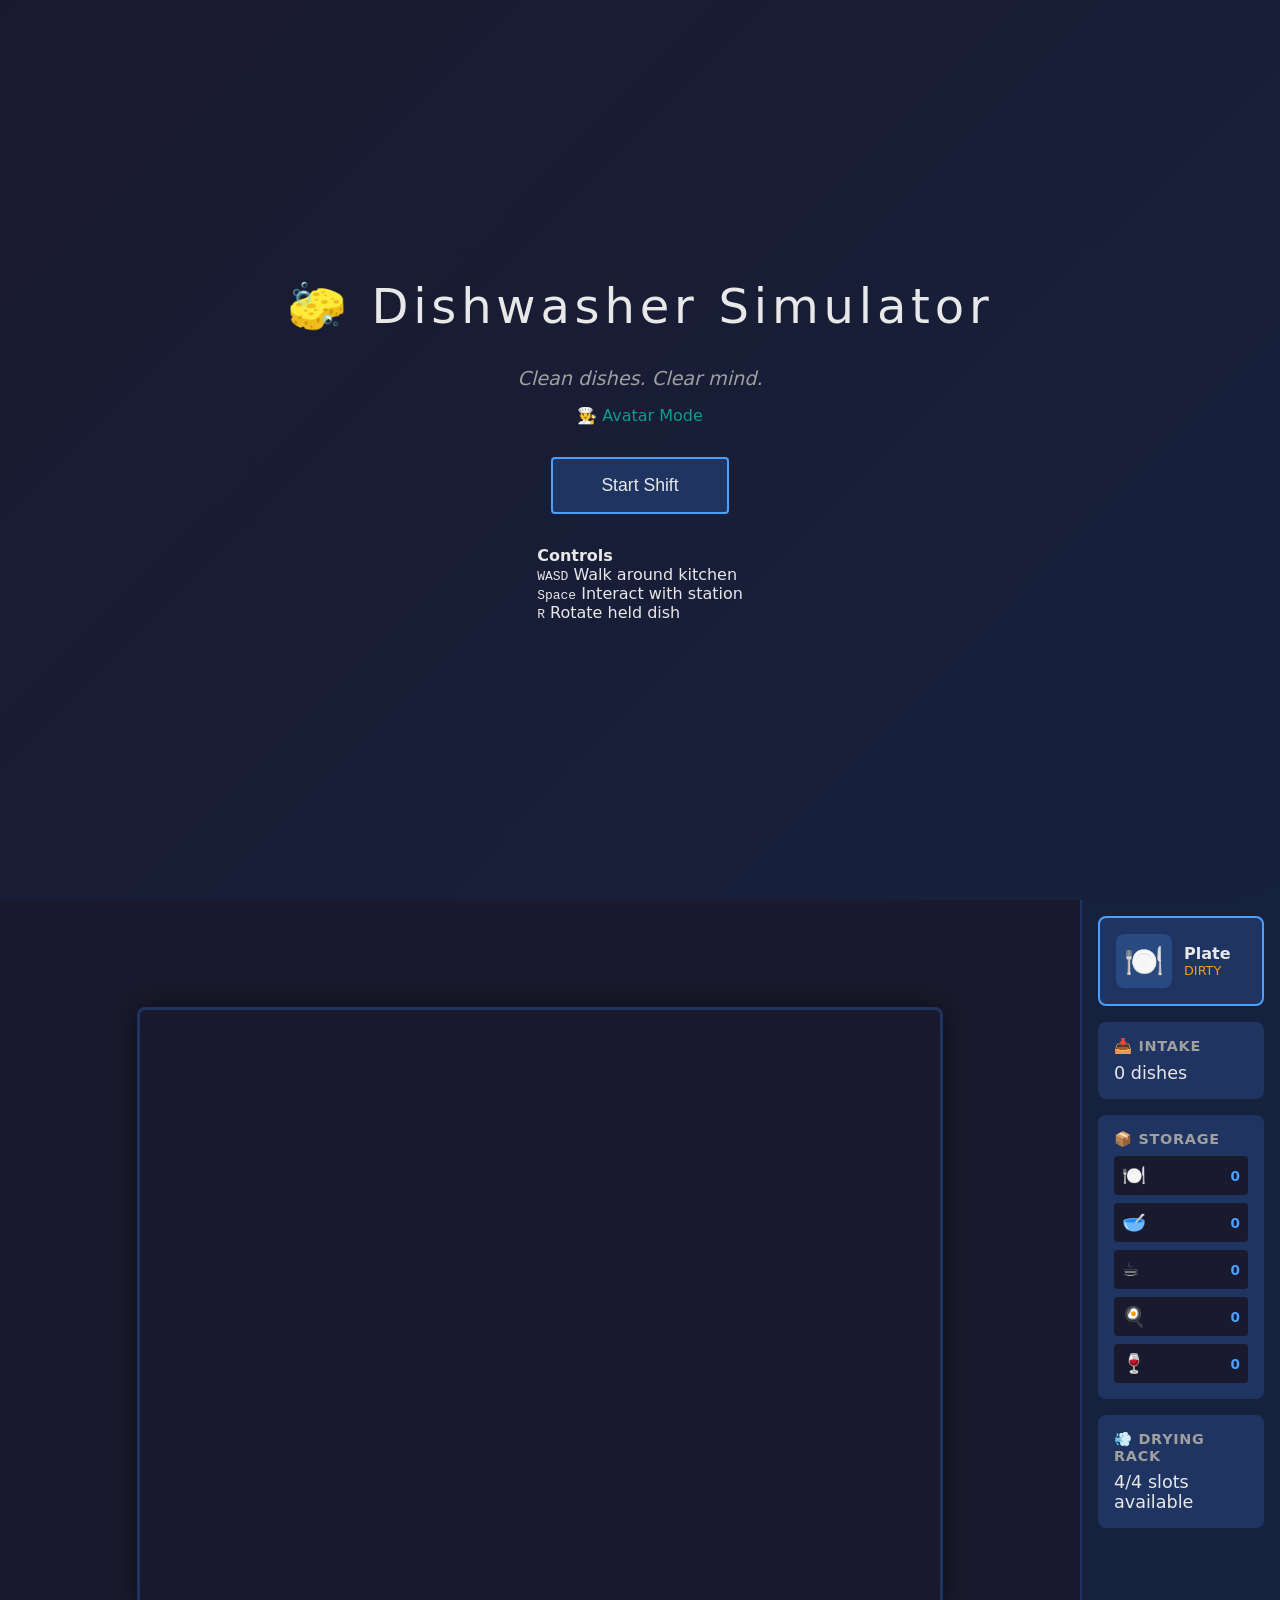
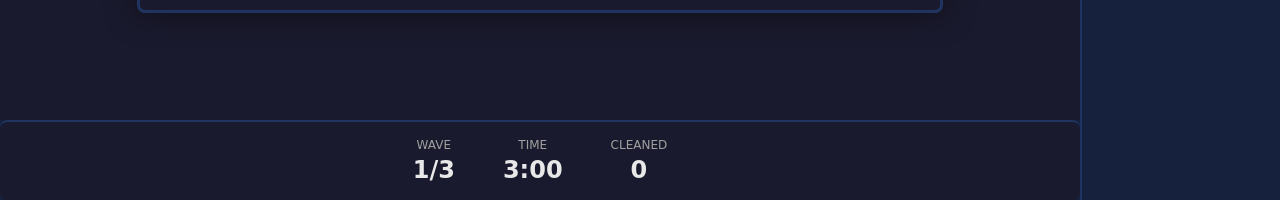
==== commit 0b3b879b: "chore: make avatar mode the default (root URL)" ====
--- a/index.html
+++ b/index.html
@@ -3,8 +3,9 @@
 <head>
     <meta charset="UTF-8">
     <meta name="viewport" content="width=device-width, initial-scale=1.0">
-    <title>Dishwasher Simulator</title>
+    <title>Dishwasher Simulator - Avatar Mode</title>
     <link rel="stylesheet" href="css/style.css">
+    <link rel="stylesheet" href="css/avatar.css">
 </head>
 <body>
     <div id="game-container">
@@ -12,114 +13,73 @@
         <div id="title-screen" class="screen active">
             <h1>🧽 Dishwasher Simulator</h1>
             <p class="tagline">Clean dishes. Clear mind.</p>
+            <p class="mode-tag">🧑‍🍳 Avatar Mode</p>
             <div class="menu">
                 <button id="btn-start">Start Shift</button>
-                <button id="btn-tutorial">Tutorial</button>
-                <button id="btn-endless" disabled>Endless Mode</button>
             </div>
             <div class="controls-hint">
                 <h4>Controls</h4>
-                <div class="hint-row"><kbd>1</kbd><kbd>2</kbd><kbd>3</kbd><kbd>4</kbd> Switch stations</div>
-                <div class="hint-row"><kbd>WASD</kbd> Move cursor in grid</div>
-                <div class="hint-row"><kbd>Space</kbd> Pick up / Place</div>
-                <div class="hint-row"><kbd>R</kbd> Rotate dish</div>
-                <div class="hint-row"><kbd>Enter</kbd> Run cycle</div>
-            </div>
-            <div class="best-run hidden" id="best-run-display">
-                <span class="label">Best Run:</span>
-                <span id="best-run-score">0</span> dishes
+                <div class="hint-row"><kbd>WASD</kbd> Walk around kitchen</div>
+                <div class="hint-row"><kbd>Space</kbd> Interact with station</div>
+                <div class="hint-row"><kbd>R</kbd> Rotate held dish</div>
             </div>
         </div>
 
         <!-- Game Screen -->
         <div id="game-screen" class="screen">
-            <!-- Station: Intake -->
-            <div id="station-intake" class="station" data-station="intake" data-hotkey="1">
-                <div class="station-header">
-                    <h3><span class="hotkey">1</span> 📥 Intake</h3>
-                    <span class="station-hint">Click dish or press Space</span>
-                </div>
-                <div class="intake-queue"></div>
-                <div class="station-info">
-                    <span class="queue-count">0 dishes waiting</span>
-                </div>
+            <!-- Kitchen Canvas (main view) -->
+            <div id="kitchen-container">
+                <canvas id="kitchen-canvas"></canvas>
             </div>
 
-            <!-- Station: Dishwasher (Tetris Grid) -->
-            <div id="station-dishwasher" class="station" data-station="dishwasher" data-hotkey="2">
-                <div class="station-header">
-                    <h3><span class="hotkey">2</span> 🫧 Dishwasher</h3>
-                    <span class="station-hint">Pack dishes efficiently</span>
+            <!-- Side Panel -->
+            <div id="side-panel">
+                <!-- Held Item Display -->
+                <div id="held-item-display" class="panel-section hidden">
+                    <div class="held-icon">🍽️</div>
+                    <div class="held-info">
+                        <span class="held-name">Plate</span>
+                        <span class="held-status dirty">Dirty</span>
+                    </div>
                 </div>
-                <div class="dishwasher-container">
-                    <div class="dishwasher-grid"></div>
-                    <div class="dishwasher-info">
-                        <div class="grid-usage">
-                            <span class="label">Load:</span>
-                            <div class="usage-bar">
-                                <div class="usage-fill" id="grid-usage-fill"></div>
-                            </div>
-                            <span id="grid-usage-text">0%</span>
+
+                <!-- Station Info -->
+                <div id="station-info" class="panel-section">
+                    <h3>📥 Intake</h3>
+                    <p id="intake-count">0 dishes</p>
+                </div>
+
+                <!-- Storage Preview -->
+                <div id="storage-preview" class="panel-section">
+                    <h3>📦 Storage</h3>
+                    <div class="storage-shelves">
+                        <div class="shelf" data-type="plate">
+                            <span class="shelf-icon">🍽️</span>
+                            <span class="shelf-count">0</span>
                         </div>
-                        <div class="dish-compatibility">
-                            <span class="can-wash">✓ Plates, Bowls, Cups</span>
-                            <span class="cannot-wash">✗ Pans, Glass (hand wash)</span>
+                        <div class="shelf" data-type="bowl">
+                            <span class="shelf-icon">🥣</span>
+                            <span class="shelf-count">0</span>
                         </div>
-                    </div>
-                    <div class="dishwasher-controls">
-                        <button id="btn-run-cycle" disabled>Run Cycle <kbd>Enter</kbd></button>
-                        <div class="cycle-timer hidden">
-                            <div class="timer-bar"></div>
-                            <span class="timer-text">Washing...</span>
+                        <div class="shelf" data-type="cup">
+                            <span class="shelf-icon">☕</span>
+                            <span class="shelf-count">0</span>
+                        </div>
+                        <div class="shelf" data-type="pan">
+                            <span class="shelf-icon">🍳</span>
+                            <span class="shelf-count">0</span>
+                        </div>
+                        <div class="shelf" data-type="glass">
+                            <span class="shelf-icon">🍷</span>
+                            <span class="shelf-count">0</span>
                         </div>
                     </div>
                 </div>
-            </div>
 
-            <!-- Station: Drying Rack -->
-            <div id="station-drying" class="station" data-station="drying" data-hotkey="3">
-                <div class="station-header">
-                    <h3><span class="hotkey">3</span> 💨 Drying Rack</h3>
-                    <span class="station-hint">Clean dishes only</span>
-                </div>
-                <div class="drying-slots"></div>
-                <div class="station-info">
-                    <span class="slots-available">4 slots available</span>
-                </div>
-            </div>
-
-            <!-- Station: Storage -->
-            <div id="station-storage" class="station" data-station="storage" data-hotkey="4">
-                <div class="station-header">
-                    <h3><span class="hotkey">4</span> 📦 Storage</h3>
-                    <span class="station-hint">Store clean dishes here</span>
-                </div>
-                <div class="storage-shelves">
-                    <div class="shelf" data-type="plate">
-                        <span class="shelf-icon">🍽️</span>
-                        <span class="shelf-name">Plates</span>
-                        <span class="shelf-count">0</span>
-                    </div>
-                    <div class="shelf" data-type="bowl">
-                        <span class="shelf-icon">🥣</span>
-                        <span class="shelf-name">Bowls</span>
-                        <span class="shelf-count">0</span>
-                    </div>
-                    <div class="shelf" data-type="cup">
-                        <span class="shelf-icon">☕</span>
-                        <span class="shelf-name">Cups</span>
-                        <span class="shelf-count">0</span>
-                    </div>
-                    <div class="shelf" data-type="pan">
-                        <span class="shelf-icon">🍳</span>
-                        <span class="shelf-name">Pans</span>
-                        <span class="shelf-count">0</span>
-                    </div>
-                    <div class="shelf" data-type="glass">
-                        <span class="shelf-icon">🍷</span>
-                        <span class="shelf-name">Glasses</span>
-                        <span class="shelf-count">0</span>
-                    </div>
+                <!-- Drying Info -->
+                <div id="drying-info" class="panel-section">
+                    <h3>💨 Drying Rack</h3>
+                    <p id="drying-slots">4/4 slots available</p>
                 </div>
             </div>
 
@@ -127,9 +87,6 @@
             <div id="hud">
                 <div class="hud-item">
                     <span class="label">Wave</span>
-                    <div class="wave-progress">
-                        <div class="wave-bar" id="wave-bar"></div>
-                    </div>
                     <span id="hud-wave">1/3</span>
                 </div>
                 <div class="hud-item hud-time">
@@ -142,204 +99,22 @@
                 </div>
             </div>
 
-            <!-- Keyboard Hints Overlay -->
-            <div id="keyboard-hints" class="keyboard-hints">
-                <div class="hint-group">
-                    <kbd>1-4</kbd> Stations
-                </div>
-                <div class="hint-group">
-                    <kbd>Space</kbd> Grab
-                </div>
-                <div class="hint-group">
-                    <kbd>R</kbd> Rotate
-                </div>
-                <div class="hint-group">
-                    <kbd>?</kbd> Help
-                </div>
-            </div>
-
-            <!-- Held Item Display (legacy - cursor follow) -->
-            <div id="held-item" class="hidden">
-                <div class="held-dish"></div>
-                <div class="held-info">
-                    <span class="held-name"></span>
-                    <span class="held-status"></span>
-                </div>
-            </div>
-            
-            <!-- Carrying Indicator (fixed position for avatar mode) -->
-            <div id="carrying-indicator" class="carrying-indicator hidden">
-                <span class="dish-emoji"></span>
-                <div class="dish-info">
-                    <span class="dish-name"></span>
-                    <span class="dish-status"></span>
-                </div>
-            </div>
-
-            <!-- Zone Prompt (shows when near a station) -->
-            <div id="zone-prompt" class="zone-prompt hidden">
-                <span class="zone-icon"></span>
-                <span class="zone-text"></span>
-            </div>
-
             <!-- Feedback Toast -->
             <div id="feedback-toast" class="feedback-toast hidden"></div>
         </div>
 
-        <!-- Dishwasher Modal (Tetris packing popup) -->
-        <div id="dishwasher-modal" class="modal dishwasher-modal hidden">
-            <div class="modal-backdrop"></div>
+        <!-- Dishwasher Modal -->
+        <div id="dishwasher-modal" class="modal hidden">
             <div class="modal-content dishwasher-modal-content">
-                <div class="modal-header">
-                    <h2>🫧 Dishwasher</h2>
-                    <button id="btn-modal-close" class="modal-close-btn">✕</button>
+                <h2>🫧 Dishwasher</h2>
+                <p class="modal-subtitle">Pack dishes efficiently! Click to place/pickup.</p>
+                
+                <div id="modal-dishwasher-grid" class="dishwasher-grid"></div>
+                
+                <div class="modal-controls">
+                    <button id="modal-run-cycle" disabled>Run Cycle</button>
+                    <button class="modal-close">Close</button>
                 </div>
-                
-                <div class="modal-body">
-                    <!-- Tetris Grid -->
-                    <div class="modal-grid-container">
-                        <div class="modal-dishwasher-grid" id="modal-grid"></div>
-                        <div class="modal-grid-info">
-                            <div class="grid-usage">
-                                <span class="label">Load:</span>
-                                <div class="usage-bar">
-                                    <div class="usage-fill" id="modal-grid-usage-fill"></div>
-                                </div>
-                                <span id="modal-grid-usage-text">0%</span>
-                            </div>
-                        </div>
-                    </div>
-                    
-                    <!-- Held dish preview -->
-                    <div class="modal-held-preview" id="modal-held-preview">
-                        <div class="held-dish-display"></div>
-                        <div class="held-dish-info">
-                            <span class="held-name"></span>
-                            <span class="held-hint">WASD to move, R to rotate, Space to place</span>
-                        </div>
-                    </div>
-                    
-                    <!-- Controls -->
-                    <div class="modal-controls">
-                        <button id="btn-modal-run-cycle" class="btn-run-cycle" disabled>
-                            Run Cycle <kbd>Enter</kbd>
-                        </button>
-                        <div class="cycle-timer modal-cycle-timer hidden" id="modal-cycle-timer">
-                            <div class="timer-bar" id="modal-timer-bar"></div>
-                            <span class="timer-text">Washing...</span>
-                        </div>
-                    </div>
-                    
-                    <!-- Dish compatibility info -->
-                    <div class="modal-dish-info">
-                        <span class="can-wash">✓ Plates, Bowls, Cups</span>
-                        <span class="cannot-wash">✗ Pans, Glass need hand washing</span>
-                    </div>
-                </div>
-                
-                <div class="modal-footer">
-                    <span class="modal-hint">Press <kbd>Escape</kbd> to close</span>
-                </div>
-            </div>
-        </div>
-
-        <!-- Tutorial Overlay -->
-        <div id="tutorial-overlay" class="tutorial-overlay hidden">
-            <div class="tutorial-content">
-                <div class="tutorial-step" data-step="1">
-                    <h2>Welcome to Dishwasher Simulator!</h2>
-                    <p>Let's learn the basics of keeping a kitchen running smoothly.</p>
-                    <div class="tutorial-highlight" data-target="station-intake"></div>
-                </div>
-                <div class="tutorial-step hidden" data-step="2">
-                    <h2>1. Grab Dirty Dishes</h2>
-                    <p>Press <kbd>1</kbd> to go to Intake, then <kbd>Space</kbd> to grab a dish.</p>
-                    <p class="tutorial-tip">💡 Dishes arrive in waves - don't let them pile up!</p>
-                </div>
-                <div class="tutorial-step hidden" data-step="3">
-                    <h2>2. Load the Dishwasher</h2>
-                    <p>Press <kbd>2</kbd> for the dishwasher. Use <kbd>WASD</kbd> to move, <kbd>Space</kbd> to place.</p>
-                    <p>Press <kbd>R</kbd> to rotate dishes for better fit!</p>
-                    <p class="tutorial-tip">💡 Plates, bowls, and cups go here. Pans and glasses need hand washing!</p>
-                </div>
-                <div class="tutorial-step hidden" data-step="4">
-                    <h2>3. Run the Cycle</h2>
-                    <p>Press <kbd>Enter</kbd> to start washing. More dishes = better efficiency!</p>
-                    <p class="tutorial-tip">💡 You can't open it mid-cycle, so pack wisely!</p>
-                </div>
-                <div class="tutorial-step hidden" data-step="5">
-                    <h2>4. Dry and Store</h2>
-                    <p>Move clean dishes to Drying (<kbd>3</kbd>) then Storage (<kbd>4</kbd>).</p>
-                    <p>Stored dishes = points!</p>
-                </div>
-                <div class="tutorial-step hidden" data-step="6">
-                    <h2>Ready to Roll!</h2>
-                    <p>Clear all dishes before time runs out. Good luck!</p>
-                    <button id="btn-tutorial-start">Start Practice Round</button>
-                    <button id="btn-tutorial-skip">Skip to Real Game</button>
-                </div>
-                <div class="tutorial-nav">
-                    <button id="btn-tutorial-prev" disabled>← Back</button>
-                    <div class="tutorial-dots">
-                        <span class="dot active" data-step="1"></span>
-                        <span class="dot" data-step="2"></span>
-                        <span class="dot" data-step="3"></span>
-                        <span class="dot" data-step="4"></span>
-                        <span class="dot" data-step="5"></span>
-                        <span class="dot" data-step="6"></span>
-                    </div>
-                    <button id="btn-tutorial-next">Next →</button>
-                </div>
-                <button id="btn-tutorial-close" class="tutorial-close">×</button>
-            </div>
-        </div>
-
-        <!-- Help Modal -->
-        <div id="help-modal" class="modal hidden">
-            <div class="modal-content">
-                <h2>How to Play</h2>
-                <div class="help-section">
-                    <h3>Goal</h3>
-                    <p>Clean and store all dishes before time runs out!</p>
-                </div>
-                <div class="help-section">
-                    <h3>Dish Types</h3>
-                    <div class="dish-guide">
-                        <div class="dish-info">
-                            <span>🍽️ Plate</span>
-                            <span class="tag ok">Dishwasher ✓</span>
-                        </div>
-                        <div class="dish-info">
-                            <span>🥣 Bowl</span>
-                            <span class="tag ok">Dishwasher ✓</span>
-                        </div>
-                        <div class="dish-info">
-                            <span>☕ Cup</span>
-                            <span class="tag ok">Dishwasher ✓</span>
-                        </div>
-                        <div class="dish-info">
-                            <span>🍳 Pan</span>
-                            <span class="tag warn">Hand wash only</span>
-                        </div>
-                        <div class="dish-info">
-                            <span>🍷 Glass</span>
-                            <span class="tag warn">Hand wash only</span>
-                        </div>
-                    </div>
-                </div>
-                <div class="help-section">
-                    <h3>Controls</h3>
-                    <div class="controls-grid">
-                        <div><kbd>1</kbd><kbd>2</kbd><kbd>3</kbd><kbd>4</kbd></div><div>Switch stations</div>
-                        <div><kbd>Tab</kbd></div><div>Cycle stations</div>
-                        <div><kbd>WASD</kbd></div><div>Move cursor</div>
-                        <div><kbd>Space</kbd></div><div>Pick up / Place</div>
-                        <div><kbd>R</kbd></div><div>Rotate held dish</div>
-                        <div><kbd>Enter</kbd></div><div>Run dishwasher</div>
-                        <div><kbd>?</kbd></div><div>Toggle this help</div>
-                    </div>
-                </div>
-                <button id="btn-help-close">Got it!</button>
             </div>
         </div>
 
@@ -351,44 +126,14 @@
                     <span class="label">Dishes Cleaned</span>
                     <span id="result-cleaned">0</span>
                 </div>
-                <div class="stat-row">
-                    <div class="stat">
-                        <span class="label">Time Bonus</span>
-                        <span id="result-time-bonus">+0</span>
-                    </div>
-                    <div class="stat">
-                        <span class="label">Efficiency</span>
-                        <span id="result-efficiency">0%</span>
-                    </div>
-                </div>
-                <div class="stat-breakdown">
-                    <h4>Breakdown</h4>
-                    <div class="breakdown-row">
-                        <span>🍽️ Plates</span>
-                        <span id="result-plates">0</span>
-                    </div>
-                    <div class="breakdown-row">
-                        <span>🥣 Bowls</span>
-                        <span id="result-bowls">0</span>
-                    </div>
-                    <div class="breakdown-row">
-                        <span>☕ Cups</span>
-                        <span id="result-cups">0</span>
-                    </div>
-                    <div class="breakdown-row">
-                        <span>🍳 Pans</span>
-                        <span id="result-pans">0</span>
-                    </div>
-                    <div class="breakdown-row">
-                        <span>🍷 Glasses</span>
-                        <span id="result-glasses">0</span>
-                    </div>
+                <div class="stat">
+                    <span class="label">Efficiency</span>
+                    <span id="result-efficiency">0%</span>
                 </div>
                 <div class="stat rating-stat">
                     <span class="label">Rating</span>
                     <span id="result-rating">⭐⭐⭐</span>
                 </div>
-                <div class="new-best hidden" id="new-best">🎉 New Best!</div>
             </div>
             <div class="results-buttons">
                 <button id="btn-retry">Try Again</button>
@@ -397,6 +142,6 @@
         </div>
     </div>
 
-    <script type="module" src="js/main.js"></script>
+    <script type="module" src="js/avatar-main.js"></script>
 </body>
 </html>
--- a/css/avatar.css
+++ b/css/avatar.css
@@ -0,0 +1,388 @@
+/* Avatar Mode - Additional Styles */
+
+/* Game screen layout */
+#game-screen {
+    display: grid;
+    grid-template-columns: 1fr 200px;
+    grid-template-rows: 1fr auto;
+    gap: 0;
+    padding: 0;
+}
+
+/* Kitchen canvas container */
+#kitchen-container {
+    grid-column: 1;
+    grid-row: 1;
+    display: flex;
+    align-items: center;
+    justify-content: center;
+    background: var(--bg-dark);
+    position: relative;
+    overflow: hidden;
+}
+
+#kitchen-canvas {
+    border: 3px solid var(--bg-light);
+    border-radius: 8px;
+    box-shadow: 0 0 30px rgba(0, 0, 0, 0.5);
+}
+
+/* Side panel */
+#side-panel {
+    grid-column: 2;
+    grid-row: 1 / 3;
+    background: var(--bg-medium);
+    padding: 1rem;
+    display: flex;
+    flex-direction: column;
+    gap: 1rem;
+    border-left: 2px solid var(--bg-light);
+    overflow-y: auto;
+}
+
+.panel-section {
+    background: var(--bg-light);
+    padding: 1rem;
+    border-radius: 8px;
+}
+
+.panel-section h3 {
+    font-size: 0.9rem;
+    color: var(--text-secondary);
+    margin-bottom: 0.5rem;
+    text-transform: uppercase;
+    letter-spacing: 0.05em;
+}
+
+.panel-section p {
+    color: var(--text-primary);
+    font-size: 1.1rem;
+}
+
+/* Held item display */
+#held-item-display {
+    display: flex;
+    align-items: center;
+    gap: 0.75rem;
+    border: 2px solid var(--accent-blue);
+    animation: glow-pulse 2s ease infinite;
+}
+
+@keyframes glow-pulse {
+    0%, 100% { box-shadow: 0 0 10px rgba(74, 159, 255, 0.3); }
+    50% { box-shadow: 0 0 20px rgba(74, 159, 255, 0.6); }
+}
+
+.held-icon {
+    font-size: 2rem;
+    background: rgba(74, 159, 255, 0.2);
+    padding: 0.5rem;
+    border-radius: 8px;
+}
+
+.held-info {
+    display: flex;
+    flex-direction: column;
+}
+
+.held-name {
+    font-weight: bold;
+    color: var(--text-primary);
+}
+
+.held-status {
+    font-size: 0.8rem;
+    text-transform: uppercase;
+}
+
+.held-status.dirty {
+    color: var(--warning);
+}
+
+.held-status.clean {
+    color: var(--success);
+}
+
+/* Storage shelves compact */
+#storage-preview .storage-shelves {
+    display: flex;
+    flex-wrap: wrap;
+    gap: 0.5rem;
+}
+
+#storage-preview .shelf {
+    display: flex;
+    align-items: center;
+    gap: 0.25rem;
+    background: var(--bg-dark);
+    padding: 0.5rem;
+    border-radius: 4px;
+    min-width: 60px;
+}
+
+#storage-preview .shelf-icon {
+    font-size: 1.2rem;
+}
+
+#storage-preview .shelf-count {
+    font-weight: bold;
+    color: var(--accent-blue);
+}
+
+/* HUD for avatar mode */
+#game-screen #hud {
+    grid-column: 1;
+    grid-row: 2;
+    display: flex;
+    justify-content: center;
+    gap: 3rem;
+    padding: 1rem;
+    background: var(--bg-dark);
+    border-top: 2px solid var(--bg-light);
+}
+
+/* Mode tag on title */
+.mode-tag {
+    color: var(--accent-teal);
+    font-size: 1rem;
+    margin-top: -1rem;
+    animation: fade-in 1s ease 0.4s both;
+}
+
+/* Modal styles */
+.modal {
+    position: fixed;
+    top: 0;
+    left: 0;
+    width: 100vw;
+    height: 100vh;
+    background: rgba(0, 0, 0, 0.8);
+    display: flex;
+    align-items: center;
+    justify-content: center;
+    z-index: 1000;
+}
+
+.modal.hidden {
+    display: none;
+}
+
+.modal-content {
+    background: var(--bg-medium);
+    padding: 2rem;
+    border-radius: 12px;
+    border: 2px solid var(--accent-blue);
+    max-width: 90vw;
+    max-height: 90vh;
+    overflow: auto;
+}
+
+.modal h2 {
+    text-align: center;
+    margin-bottom: 0.5rem;
+}
+
+.modal-subtitle {
+    text-align: center;
+    color: var(--text-secondary);
+    margin-bottom: 1.5rem;
+}
+
+/* Dishwasher modal grid */
+.dishwasher-modal-content .dishwasher-grid {
+    display: grid;
+    grid-template-columns: repeat(8, var(--grid-cell));
+    grid-template-rows: repeat(6, var(--grid-cell));
+    gap: var(--grid-gap);
+    background: linear-gradient(145deg, #2a2a3e, #252538);
+    padding: 1rem;
+    border-radius: 12px;
+    margin: 0 auto 1.5rem;
+}
+
+.modal-controls {
+    display: flex;
+    justify-content: center;
+    gap: 1rem;
+}
+
+.modal-controls button {
+    padding: 0.75rem 1.5rem;
+}
+
+#modal-run-cycle {
+    background: linear-gradient(135deg, var(--accent-teal) 0%, #0a7a6f 100%);
+    border-color: var(--accent-teal);
+}
+
+#modal-run-cycle:hover:not(:disabled) {
+    background: linear-gradient(135deg, #13c4b0 0%, var(--accent-teal) 100%);
+}
+
+.modal-close {
+    background: var(--bg-light);
+    border-color: var(--text-secondary);
+}
+
+/* Feedback toast positioning */
+#game-screen .feedback-toast {
+    position: fixed;
+    bottom: 80px;
+    left: 50%;
+    transform: translateX(-50%);
+    background: var(--bg-dark);
+    padding: 0.75rem 1.5rem;
+    border-radius: 8px;
+    border: 2px solid var(--accent-blue);
+    z-index: 500;
+    transition: opacity 0.3s, transform 0.3s;
+}
+
+.feedback-toast.hidden {
+    opacity: 0;
+    transform: translateX(-50%) translateY(20px);
+    pointer-events: none;
+}
+
+.feedback-toast.success {
+    border-color: var(--success);
+    color: var(--success);
+}
+
+.feedback-toast.warning {
+    border-color: var(--warning);
+    color: var(--warning);
+}
+
+.feedback-toast.error {
+    border-color: var(--danger);
+    color: var(--danger);
+}
+
+.feedback-toast.info {
+    border-color: var(--accent-blue);
+    color: var(--accent-blue);
+}
+
+/* NPC Progress Bars - Canvas-rendered but HUD elements styled here */
+.npc-progress-bar {
+    position: absolute;
+    width: 30px;
+    height: 6px;
+    background: rgba(0, 0, 0, 0.6);
+    border: 1px solid #fff;
+    border-radius: 3px;
+    overflow: hidden;
+}
+
+.npc-progress-bar .fill {
+    height: 100%;
+    background: linear-gradient(90deg, #2ecc71, #27ae60);
+    transition: width 0.1s linear;
+}
+
+/* Restaurant HUD Panel */
+.restaurant-hud {
+    position: absolute;
+    top: 10px;
+    right: 10px;
+    background: rgba(0, 0, 0, 0.7);
+    border: 2px solid #8e44ad;
+    border-radius: 8px;
+    padding: 8px 12px;
+    color: #fff;
+    font-family: monospace;
+    font-size: 12px;
+}
+
+.restaurant-hud h4 {
+    color: #8e44ad;
+    font-size: 10px;
+    text-transform: uppercase;
+    margin: 0 0 6px 0;
+    text-align: center;
+}
+
+.restaurant-hud .stat {
+    display: flex;
+    align-items: center;
+    gap: 6px;
+    margin: 4px 0;
+}
+
+.restaurant-hud .stat-icon {
+    font-size: 14px;
+}
+
+.restaurant-hud .stat-value {
+    font-weight: bold;
+}
+
+.restaurant-hud .stat-value.warning {
+    color: #f39c12;
+}
+
+.restaurant-hud .stat-value.danger {
+    color: #e74c3c;
+}
+
+/* Overflow Zone Warning */
+.overflow-warning {
+    position: absolute;
+    left: 10px;
+    top: 60px;
+    background: rgba(192, 57, 43, 0.9);
+    border: 2px solid #e74c3c;
+    border-radius: 8px;
+    padding: 8px 12px;
+    color: #fff;
+    font-family: monospace;
+    font-size: 12px;
+    animation: pulse-warning 1s ease-in-out infinite;
+}
+
+@keyframes pulse-warning {
+    0%, 100% { 
+        box-shadow: 0 0 5px rgba(231, 76, 60, 0.5);
+    }
+    50% { 
+        box-shadow: 0 0 15px rgba(231, 76, 60, 0.8);
+    }
+}
+
+.overflow-warning .title {
+    font-weight: bold;
+    margin-bottom: 4px;
+}
+
+/* Responsive */
+@media (max-width: 900px) {
+    #game-screen {
+        grid-template-columns: 1fr;
+        grid-template-rows: auto 1fr auto;
+    }
+    
+    #side-panel {
+        grid-column: 1;
+        grid-row: 1;
+        flex-direction: row;
+        border-left: none;
+        border-bottom: 2px solid var(--bg-light);
+        overflow-x: auto;
+        padding: 0.5rem;
+        gap: 0.5rem;
+    }
+    
+    .panel-section {
+        padding: 0.5rem 0.75rem;
+        min-width: max-content;
+    }
+    
+    #kitchen-container {
+        grid-row: 2;
+    }
+    
+    #game-screen #hud {
+        grid-row: 3;
+    }
+}
